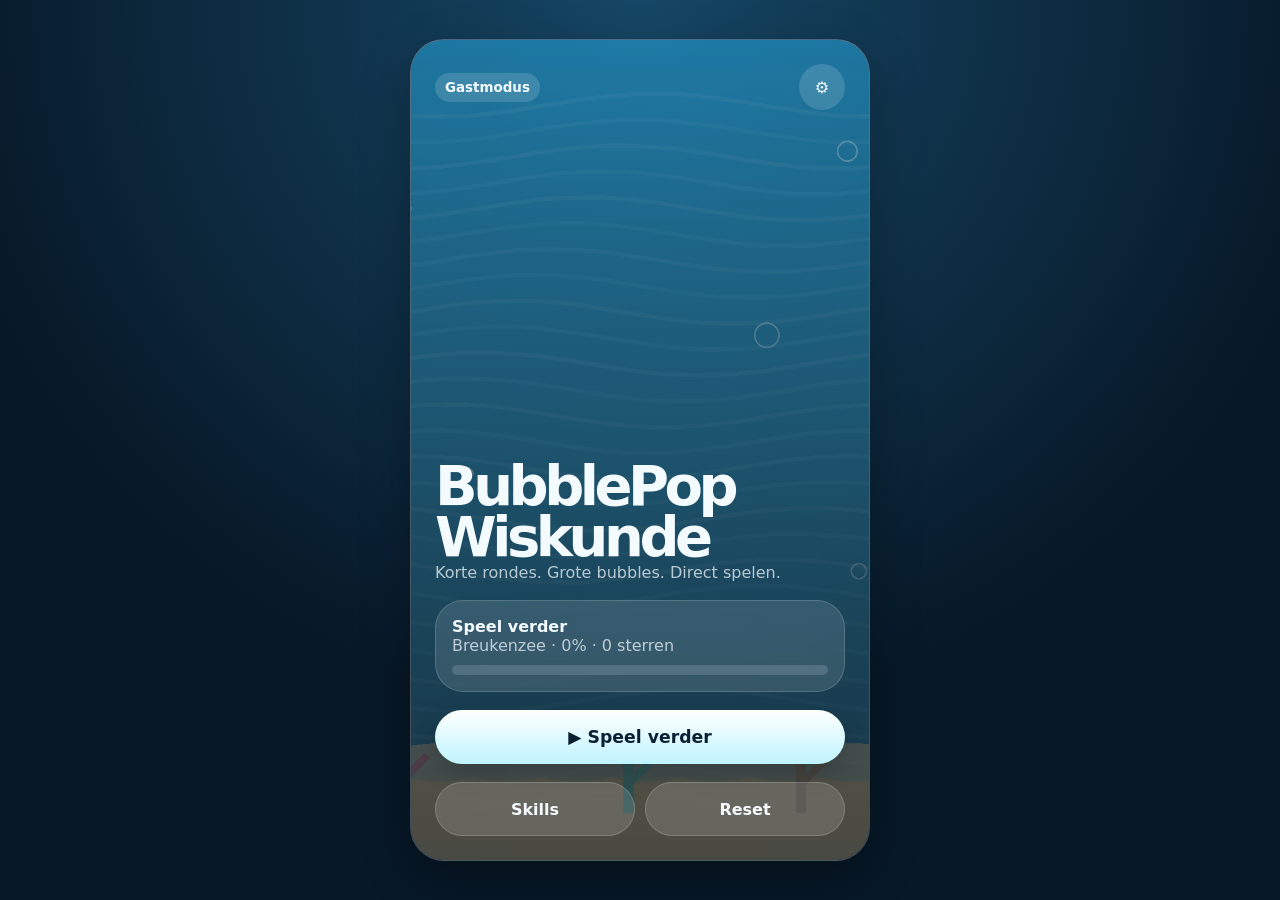
==== index.html @ 3f28315c "f" ====
<!doctype html>
<html lang="nl">
<head>
  <meta charset="utf-8" />
  <meta name="viewport" content="width=device-width, initial-scale=1, viewport-fit=cover" />
  <title>BubblePop Wiskunde 2</title>
  <link rel="stylesheet" href="styles/tokens.css" />
  <link rel="stylesheet" href="styles/layout.css" />
  <link rel="stylesheet" href="styles/components.css" />
  <link rel="stylesheet" href="styles/game.css" />
</head>
<body>
  <div id="app" class="app-shell" aria-live="polite"></div>

  <!-- No ES modules, no fetch: this keeps the prototype easy to open from file:// on Linux/Android. -->
  <script src="src/data/assets.js"></script>
  <script src="src/content/skills.js"></script>
  <script src="src/content/fractions.js"></script>

  <script src="src/core/store.js"></script>
  <script src="src/core/asset-manager.js"></script>
  <script src="src/core/progress.js"></script>
  <script src="src/core/router.js"></script>
  <script src="src/core/fraction-utils.js"></script>
  <script src="src/core/visual-fraction.js"></script>
  <script src="src/core/round-engine.js"></script>

  <script src="src/mechanics/tap-choice.js"></script>
  <script src="src/mechanics/choose-representation.js"></script>
  <script src="src/mechanics/fill-fraction.js"></script>
  <script src="src/mechanics/parts-count.js"></script>
  <script src="src/mechanics/equivalent-choice.js"></script>
  <script src="src/mechanics/merge-to-target.js"></script>
  <script src="src/mechanics/bubble-fusion.js"></script>
  <script src="src/mechanics/subtract-bubble.js"></script>
  <script src="src/mechanics/more-than-one.js"></script>
  <script src="src/mechanics/signed-fusion.js"></script>
  <script src="src/mechanics/quantity-fraction.js"></script>
  <script src="src/mechanics/multiply-bubble.js"></script>
  <script src="src/mechanics/divide-bubble.js"></script>
  <script src="src/mechanics/operator-mix.js"></script>
  <script src="src/mechanics/value-form-choice.js"></script>
  <script src="src/mechanics/transform-fraction.js"></script>
  <script src="src/mechanics/number-line-drag.js"></script>

  <script src="src/screens/home.js"></script>
  <script src="src/screens/skills.js"></script>
  <script src="src/screens/levels.js"></script>
  <script src="src/screens/game.js"></script>
  <script src="src/screens/result.js"></script>

  <script src="src/app.js"></script>
</body>
</html>
---- styles/tokens.css ----
:root {
  --font-main: system-ui, -apple-system, BlinkMacSystemFont, "Segoe UI", sans-serif;
  --bg: #071827;
  --panel: rgba(255, 255, 255, 0.12);
  --panel-strong: rgba(255, 255, 255, 0.18);
  --text: #f4fbff;
  --muted: rgba(244, 251, 255, 0.72);
  --accent: #7ee7ff;
  --accent-2: #ffe083;
  --good: #7effb2;
  --bad: #ff8c8c;
  --shadow: 0 18px 50px rgba(0, 0, 0, 0.28);
  --radius-xl: 28px;
  --radius-lg: 22px;
  --radius-md: 16px;
  --safe-bottom: env(safe-area-inset-bottom, 0px);
}
* { box-sizing: border-box; }
html, body { height: 100%; margin: 0; }
body {
  font-family: var(--font-main);
  background: radial-gradient(circle at top, #164766 0%, var(--bg) 65%);
  color: var(--text);
  overflow: hidden;
  -webkit-tap-highlight-color: transparent;
}
button, input { font: inherit; }
button { cursor: pointer; }
@media (prefers-reduced-motion: reduce) {
  * { animation-duration: 0.001ms !important; transition-duration: 0.001ms !important; }
}
---- styles/layout.css ----
.app-shell {
  min-height: 100dvh;
  width: 100%;
  display: grid;
  place-items: center;
  padding: 16px;
}
.screen {
  width: min(100%, 460px);
  min-height: min(820px, calc(100dvh - 32px));
  border-radius: 34px;
  overflow: hidden;
  position: relative;
  background: linear-gradient(180deg, rgba(255,255,255,0.14), rgba(255,255,255,0.07));
  box-shadow: var(--shadow);
  border: 1px solid rgba(255,255,255,0.18);
}
.screen-inner {
  min-height: inherit;
  padding: 24px;
  display: flex;
  flex-direction: column;
  gap: 18px;
  position: relative;
  z-index: 1;
}
.screen-bg {
  position: absolute;
  inset: 0;
  background-size: cover;
  background-position: center;
  opacity: 0.72;
  transform: scale(1.01);
}
.screen-bg::after {
  content: "";
  position: absolute;
  inset: 0;
  background: linear-gradient(180deg, rgba(4,20,35,0.12), rgba(4,20,35,0.58));
}
.top-row {
  display: flex;
  align-items: center;
  justify-content: space-between;
  gap: 12px;
}
.stack { display: flex; flex-direction: column; gap: 14px; }
.spacer { flex: 1; }


/* Long level paths must stay usable on small screens. */
.levels-screen {
  height: min(820px, calc(100dvh - 32px));
  min-height: 0;
}
.levels-screen .screen-inner {
  height: 100%;
  min-height: 0;
  overflow: hidden;
}
.levels-list {
  flex: 1;
  min-height: 0;
  overflow-y: auto;
  -webkit-overflow-scrolling: touch;
  overscroll-behavior: contain;
  padding-right: 6px;
  padding-bottom: 24px;
  margin-right: -6px;
  scroll-padding-bottom: 24px;
}
.levels-list::after {
  content: "";
  display: block;
  min-height: 8px;
}
---- styles/components.css ----
.app-title {
  font-size: clamp(2.35rem, 12vw, 3.5rem);
  line-height: 0.92;
  letter-spacing: -0.08em;
  margin: 0;
}
.subtitle { color: var(--muted); margin: 0; font-size: 1rem; }
.card {
  background: var(--panel);
  border: 1px solid rgba(255,255,255,0.16);
  border-radius: var(--radius-xl);
  padding: 16px;
  backdrop-filter: blur(14px);
}
.primary-button, .ghost-button, .icon-button {
  border: 0;
  border-radius: 999px;
  min-height: 54px;
  padding: 0 22px;
  color: #092033;
  background: linear-gradient(180deg, #ffffff, #bff4ff);
  box-shadow: 0 10px 24px rgba(0,0,0,0.18);
  font-weight: 800;
}
.primary-button { width: 100%; font-size: 1.08rem; }
.ghost-button {
  background: rgba(255,255,255,0.14);
  color: var(--text);
  border: 1px solid rgba(255,255,255,0.18);
  box-shadow: none;
}
.icon-button {
  min-width: 46px;
  min-height: 46px;
  padding: 0 14px;
  background: rgba(255,255,255,0.14);
  color: var(--text);
  box-shadow: none;
}
.skill-card, .level-card {
  width: 100%;
  border: 0;
  display: grid;
  grid-template-columns: 58px 1fr auto;
  gap: 14px;
  align-items: center;
  text-align: left;
  color: var(--text);
  background: var(--panel);
  border-radius: var(--radius-xl);
  padding: 14px;
  border: 1px solid rgba(255,255,255,0.15);
}
.skill-icon {
  width: 58px;
  height: 58px;
  border-radius: 18px;
  background: rgba(255,255,255,0.12);
  display: grid;
  place-items: center;
  overflow: hidden;
}
.skill-icon img { width: 100%; height: 100%; object-fit: cover; }
.skill-title, .level-title { font-weight: 900; font-size: 1.03rem; }
.skill-meta, .level-meta { color: var(--muted); font-size: 0.86rem; margin-top: 3px; }
.progress-track {
  display: block;
  height: 10px;
  width: 100%;
  background: rgba(255,255,255,0.14);
  border-radius: 999px;
  overflow: hidden;
  margin-top: 10px;
}
.progress-fill {
  display: block;
  height: 100%;
  background: linear-gradient(90deg, var(--accent), var(--accent-2));
  width: 0%;
}
.pill {
  display: inline-flex;
  align-items: center;
  gap: 6px;
  padding: 7px 10px;
  border-radius: 999px;
  background: rgba(255,255,255,0.14);
  color: var(--text);
  font-weight: 800;
  font-size: 0.84rem;
}
.result-number {
  font-size: 4rem;
  font-weight: 950;
  letter-spacing: -0.08em;
  line-height: 0.9;
}
---- styles/game.css ----
.game-hud {
  display: grid;
  grid-template-columns: auto 1fr auto;
  gap: 10px;
  align-items: center;
}
.question-card {
  background: rgba(4, 26, 46, 0.32);
  border: 1px solid rgba(255,255,255,0.2);
  border-radius: var(--radius-xl);
  padding: 18px;
  text-align: center;
}
.question-title {
  margin: 0;
  font-size: clamp(1.5rem, 7vw, 2.25rem);
  letter-spacing: -0.04em;
}
.bubble-grid {
  display: grid;
  grid-template-columns: repeat(2, minmax(0, 1fr));
  gap: 14px;
  margin-top: 18px;
}
.bubble-option {
  min-height: 142px;
  border: 0;
  background: transparent;
  position: relative;
  display: grid;
  place-items: center;
  color: var(--text);
  isolation: isolate;
}
.bubble-option img {
  position: absolute;
  width: min(132px, 100%);
  aspect-ratio: 1;
  object-fit: contain;
  filter: drop-shadow(0 14px 22px rgba(0,0,0,0.25));
  z-index: -1;
  transition: transform 160ms ease, filter 160ms ease;
}
.bubble-option:active img { transform: scale(0.94); }
.bubble-option.correct img { filter: drop-shadow(0 0 22px rgba(126,255,178,0.75)); }
.bubble-option.wrong img { filter: drop-shadow(0 0 22px rgba(255,140,140,0.72)); }
.fraction {
  font-weight: 950;
  line-height: 1;
  font-size: 1.72rem;
  color: #062236;
  text-shadow: 0 1px 0 rgba(255,255,255,0.5);
  display: inline-grid;
  grid-template-rows: auto 4px auto;
  align-items: center;
  gap: 5px;
  min-width: 46px;
}
.fraction-line {
  height: 4px;
  border-radius: 99px;
  background: #062236;
}
.feedback {
  min-height: 46px;
  display: grid;
  place-items: center;
  font-weight: 900;
  color: var(--muted);
}
.feedback.good { color: var(--good); }
.feedback.bad { color: var(--bad); }
.bottom-bar {
  padding-bottom: var(--safe-bottom);
  display: grid;
  grid-template-columns: 1fr 1fr;
  gap: 10px;
}

.merge-card {
  display: flex;
  flex-direction: column;
  gap: 14px;
}
.merge-title {
  display: inline-flex;
  justify-content: center;
  align-items: center;
  gap: 12px;
  flex-wrap: wrap;
}
.merge-title .fraction {
  font-size: 1.5rem;
  padding: 6px 12px;
  border-radius: 18px;
  background: rgba(255,255,255,0.76);
}
.merge-zone {
  min-height: 132px;
  border: 2px dashed rgba(255,255,255,0.45);
  border-radius: 28px;
  background: rgba(255,255,255,0.12);
  display: grid;
  grid-template-columns: 1fr auto 1fr;
  align-items: center;
  gap: 10px;
  padding: 12px;
  box-shadow: inset 0 10px 26px rgba(0,0,0,0.12);
}
.merge-slot {
  min-height: 90px;
  border-radius: 24px;
  background: rgba(255,255,255,0.18);
  border: 1px solid rgba(255,255,255,0.2);
  display: grid;
  place-items: center;
  font-weight: 950;
  font-size: 1.6rem;
  color: rgba(255,255,255,0.76);
}
.merge-slot .fraction {
  color: #062236;
  background: radial-gradient(circle at 35% 28%, rgba(255,255,255,0.95), rgba(126,231,255,0.68));
  border-radius: 999px;
  min-width: 78px;
  min-height: 78px;
  place-content: center;
  box-shadow: 0 12px 24px rgba(0,0,0,0.22);
}
.merge-plus {
  font-weight: 950;
  font-size: 2rem;
}
.merge-sum {
  min-height: 34px;
  display: flex;
  justify-content: center;
  align-items: center;
  gap: 8px;
  color: var(--muted);
  font-weight: 900;
}
.merge-sum .fraction {
  color: var(--text);
  font-size: 1.05rem;
  min-width: 34px;
}
.merge-sum .fraction-line {
  background: var(--text);
}
.piece-pool {
  display: grid;
  grid-template-columns: repeat(4, minmax(0, 1fr));
  gap: 10px;
}
.fraction-piece {
  min-height: 98px;
  border: 0;
  background: transparent;
  position: relative;
  display: grid;
  place-items: center;
  color: var(--text);
  isolation: isolate;
  touch-action: none;
  user-select: none;
}
.fraction-piece img {
  position: absolute;
  width: min(94px, 100%);
  aspect-ratio: 1;
  object-fit: contain;
  filter: drop-shadow(0 12px 20px rgba(0,0,0,0.24));
  z-index: -1;
  transition: transform 160ms ease, filter 160ms ease, opacity 160ms ease;
}
.fraction-piece .fraction {
  font-size: 1.22rem;
  min-width: 34px;
  gap: 3px;
  grid-template-rows: auto 3px auto;
}
.fraction-piece .fraction-line {
  height: 3px;
}
.fraction-piece:active img,
.fraction-piece.dragging img {
  transform: scale(1.06);
  filter: drop-shadow(0 0 24px rgba(126,231,255,0.66));
}
.fraction-piece.selected {
  opacity: 0.45;
}
.fraction-piece.selected img {
  transform: scale(0.86);
}
.bottom-bar.single {
  grid-template-columns: 1fr;
}
@media (max-width: 390px) {
  .piece-pool { gap: 6px; }
  .fraction-piece { min-height: 86px; }
  .fraction-piece img { width: min(82px, 100%); }
  .merge-zone { min-height: 116px; }
}

/* BubblePop2 v3 — centrale groeibubble, geen springende merge-slots */
.growth-card {
  min-height: clamp(438px, 64vh, 560px);
  justify-content: start;
  overflow: hidden;
}
.growth-stage {
  height: clamp(172px, 29vh, 236px);
  border: 2px dashed rgba(255,255,255,0.42);
  border-radius: 32px;
  background:
    radial-gradient(circle at 50% 38%, rgba(126,231,255,0.18), rgba(255,255,255,0.08) 44%, rgba(0,0,0,0.06));
  display: grid;
  place-items: center;
  padding: 10px;
  box-shadow: inset 0 12px 28px rgba(0,0,0,0.13);
  transition: border-color 150ms ease, background 150ms ease, transform 150ms ease;
}
.growth-stage.drag-over {
  border-color: rgba(126,231,255,0.9);
  background:
    radial-gradient(circle at 50% 38%, rgba(126,231,255,0.31), rgba(255,255,255,0.11) 48%, rgba(0,0,0,0.04));
}
.target-bubble {
  --bubble-scale: 0.82;
  width: clamp(124px, 34vw, 172px);
  aspect-ratio: 1;
  position: relative;
  display: grid;
  place-items: center;
  isolation: isolate;
  transform: scale(var(--bubble-scale));
  transition: transform 180ms ease, filter 180ms ease;
}
.target-bubble img {
  position: absolute;
  width: 100%;
  height: 100%;
  object-fit: contain;
  z-index: -1;
  opacity: 0.68;
  filter: drop-shadow(0 18px 30px rgba(0,0,0,0.28));
}
.target-bubble.has-value img {
  opacity: 1;
}
.target-bubble-label {
  min-width: 82px;
  min-height: 42px;
  display: grid;
  place-items: center;
  font-weight: 950;
  color: rgba(6, 34, 54, 0.88);
  text-shadow: 0 1px 0 rgba(255,255,255,0.46);
}
.target-bubble-label .fraction {
  font-size: 1.55rem;
}
.target-bubble.pulse-grow {
  animation: bp-grow-pulse 240ms ease;
}
.target-bubble.pulse-correct {
  animation: bp-correct-pulse 420ms ease;
  filter: drop-shadow(0 0 20px rgba(126,255,178,0.7));
}
.target-bubble.pulse-wrong {
  animation: bp-wrong-pulse 280ms ease;
  filter: drop-shadow(0 0 18px rgba(255,140,140,0.68));
}
.growth-pool {
  min-height: 106px;
  align-items: center;
}
.undo-button:disabled {
  opacity: 0.42;
  cursor: default;
}
@keyframes bp-grow-pulse {
  0% { transform: scale(var(--bubble-scale)); }
  50% { transform: scale(calc(var(--bubble-scale) + 0.08)); }
  100% { transform: scale(var(--bubble-scale)); }
}
@keyframes bp-correct-pulse {
  0% { transform: scale(var(--bubble-scale)); }
  45% { transform: scale(calc(var(--bubble-scale) + 0.16)); }
  100% { transform: scale(var(--bubble-scale)); }
}
@keyframes bp-wrong-pulse {
  0%, 100% { transform: translateX(0) scale(var(--bubble-scale)); }
  25% { transform: translateX(-5px) scale(var(--bubble-scale)); }
  50% { transform: translateX(5px) scale(var(--bubble-scale)); }
  75% { transform: translateX(-3px) scale(var(--bubble-scale)); }
}
@media (max-width: 390px) {
  .growth-card { min-height: 418px; gap: 10px; }
  .growth-stage { height: 158px; }
  .target-bubble { width: 116px; }
  .growth-pool { min-height: 92px; }
}

/* BubblePop2 v4 — mechanic testlab: representatie kiezen + bubble fusion */
.visual-choice-card,
.fusion-card {
  min-height: clamp(438px, 64vh, 560px);
  display: flex;
  flex-direction: column;
  gap: 14px;
  justify-content: start;
  overflow: hidden;
}
.fraction-visual {
  min-height: 142px;
  border-radius: 30px;
  background:
    radial-gradient(circle at 50% 20%, rgba(255,255,255,0.16), rgba(255,255,255,0.07)),
    rgba(255,255,255,0.1);
  border: 1px solid rgba(255,255,255,0.16);
  display: grid;
  place-items: center;
  padding: 14px;
  box-shadow: inset 0 12px 26px rgba(0,0,0,0.12);
}
.bar-pieces {
  width: min(260px, 92%);
  height: 74px;
  display: grid;
  gap: 4px;
  padding: 5px;
  border-radius: 22px;
  background: rgba(6,34,54,0.22);
  border: 1px solid rgba(255,255,255,0.22);
  overflow: hidden;
}
.visual-piece {
  display: block;
  min-width: 0;
  border-radius: 15px;
  background: rgba(255,255,255,0.32);
  box-shadow: inset 0 1px 0 rgba(255,255,255,0.25);
}
.visual-piece.filled {
  background: linear-gradient(180deg, rgba(255,255,255,0.98), rgba(126,231,255,0.72));
  box-shadow: 0 7px 18px rgba(126,231,255,0.19), inset 0 1px 0 rgba(255,255,255,0.74);
}
.circle-pieces {
  width: 132px;
  height: 132px;
  display: grid;
  gap: 5px;
  padding: 8px;
  border-radius: 999px;
  background: rgba(6,34,54,0.22);
  border: 1px solid rgba(255,255,255,0.22);
  overflow: hidden;
}
.circle-pieces-2 { grid-template-columns: repeat(2, 1fr); }
.circle-pieces-3 { grid-template-columns: repeat(3, 1fr); }
.circle-pieces-4 { grid-template-columns: repeat(2, 1fr); }
.circle-pieces-5 { grid-template-columns: repeat(5, 1fr); }
.circle-pieces-6 { grid-template-columns: repeat(3, 1fr); }
.circle-pieces-8 { grid-template-columns: repeat(4, 1fr); }
.circle-pieces-10 { grid-template-columns: repeat(5, 1fr); }
.circle-pieces .visual-piece {
  border-radius: 999px;
}
.visual-caption {
  color: var(--muted);
  font-weight: 900;
  margin-top: 10px;
}
.representation-grid {
  display: grid;
  grid-template-columns: repeat(2, minmax(0, 1fr));
  gap: 10px;
  margin-top: auto;
}
.representation-option {
  min-height: 74px;
  border-radius: 24px;
  border: 1px solid rgba(255,255,255,0.16);
  background: rgba(255,255,255,0.18);
  color: var(--text);
  display: grid;
  place-items: center;
  font-weight: 950;
  box-shadow: 0 10px 20px rgba(0,0,0,0.12);
}
.representation-option .fraction {
  color: var(--text);
  font-size: 1.42rem;
  text-shadow: none;
}
.representation-option .fraction-line {
  background: var(--text);
}
.representation-option.correct {
  outline: 3px solid rgba(126,255,178,0.74);
}
.representation-option.wrong {
  outline: 3px solid rgba(255,140,140,0.72);
}
.fusion-title {
  display: inline-flex;
  align-items: center;
  justify-content: center;
  gap: 12px;
  flex-wrap: wrap;
}
.fusion-title .fraction {
  font-size: 1.5rem;
  padding: 6px 12px;
  border-radius: 18px;
  background: rgba(255,255,255,0.76);
}
.fusion-arena {
  min-height: clamp(250px, 39vh, 340px);
  border-radius: 32px;
  border: 1px solid rgba(255,255,255,0.16);
  background:
    radial-gradient(circle at 45% 42%, rgba(126,231,255,0.17), rgba(255,255,255,0.07) 44%, rgba(0,0,0,0.05)),
    rgba(255,255,255,0.08);
  display: grid;
  grid-template-rows: 1fr auto;
  place-items: center;
  padding: 12px;
  box-shadow: inset 0 14px 30px rgba(0,0,0,0.12);
}
.fusion-pool {
  width: 100%;
  min-height: 230px;
  display: grid;
  grid-template-columns: repeat(2, minmax(0, 1fr));
  place-items: center;
  gap: 8px;
}

.fusion-slot {
  width: min(126px, 100%);
  min-height: 112px;
  display: grid;
  place-items: center;
}
.fusion-slot.empty {
  opacity: 0;
  pointer-events: none;
}

.fusion-piece {
  width: min(112px, 100%);
  min-height: 104px;
  border: 0;
  background: transparent;
  position: relative;
  display: grid;
  place-items: center;
  color: var(--text);
  isolation: isolate;
  touch-action: none;
  user-select: none;
}
.fusion-piece img {
  position: absolute;
  width: min(108px, 96%);
  aspect-ratio: 1;
  object-fit: contain;
  filter: drop-shadow(0 13px 23px rgba(0,0,0,0.26));
  z-index: -1;
  transition: transform 160ms ease, filter 160ms ease, opacity 160ms ease;
}
.fusion-piece .fraction {
  font-size: 1.32rem;
  min-width: 38px;
  gap: 3px;
  grid-template-rows: auto 3px auto;
}
.fusion-piece .fraction-line { height: 3px; }
.fusion-piece.dragging img {
  transform: scale(1.08);
  filter: drop-shadow(0 0 25px rgba(126,231,255,0.72));
}
.fusion-piece.armed img {
  filter: drop-shadow(0 0 24px rgba(126,255,178,0.72));
}
.fusion-piece.just-fused {
  animation: bp-fusion-pop 390ms ease;
}
.fusion-conversion-note {
  min-height: 34px;
  display: inline-flex;
  align-items: center;
  justify-content: center;
  gap: 8px;
  flex-wrap: wrap;
  padding: 5px 12px;
  border-radius: 999px;
  color: rgba(255,255,255,0.72);
  font-size: 0.78rem;
  font-weight: 900;
  opacity: 0;
  transform: translateY(4px);
  transition: opacity 160ms ease, transform 160ms ease;
}
.fusion-conversion-note.visible {
  opacity: 1;
  transform: translateY(0);
  background: rgba(255,255,255,0.12);
  box-shadow: inset 0 0 0 1px rgba(255,255,255,0.16);
}
.fusion-conversion-note .fraction {
  font-size: 0.88rem;
  padding: 3px 7px;
  border-radius: 12px;
  background: rgba(255,255,255,0.74);
  color: #071725;
}
.fusion-plus,
.fusion-arrow {
  color: rgba(255,255,255,0.84);
  font-weight: 950;
}
.fusion-instruction {
  min-height: 38px;
  color: var(--muted);
  font-weight: 850;
  margin: 0;
}
@keyframes bp-fusion-pop {
  0% { transform: scale(0.82); }
  55% { transform: scale(1.13); }
  100% { transform: scale(1); }
}
@media (max-width: 390px) {
  .visual-choice-card,
  .fusion-card { min-height: 418px; gap: 10px; }
  .fraction-visual { min-height: 126px; }
  .bar-pieces { height: 62px; }
  .circle-pieces { width: 112px; height: 112px; }
  .representation-option { min-height: 64px; }
  .fusion-arena { min-height: 230px; }
  .fusion-pool { min-height: 184px; }
  .fusion-conversion-note { min-height: 30px; font-size: 0.7rem; gap: 5px; padding: 4px 8px; }
  .fusion-conversion-note .fraction { font-size: 0.78rem; padding: 2px 6px; }
  .fusion-slot { min-height: 96px; }
  .fusion-piece { min-height: 92px; }
  .fusion-piece img { width: min(86px, 96%); }
}

/* BubblePop2 v5 — coherente vroege breukenleerlijn */
.coherent-card {
  min-height: clamp(438px, 64vh, 560px);
  display: flex;
  flex-direction: column;
  gap: 14px;
  justify-content: start;
  overflow: hidden;
}
.fraction-visual.large {
  min-height: 166px;
}
.visual-piece-wrap {
  display: grid;
  gap: 5px;
  padding: 7px;
  background: rgba(6,34,54,0.22);
  border: 1px solid rgba(255,255,255,0.22);
  box-shadow: inset 0 8px 18px rgba(0,0,0,0.14);
  overflow: hidden;
}
.visual-bar {
  width: min(270px, 94%);
  height: 76px;
  grid-template-columns: repeat(var(--parts), minmax(0, 1fr));
  border-radius: 24px;
}
.visual-circle {
  width: 136px;
  height: 136px;
  border-radius: 999px;
  grid-template-columns: repeat(var(--parts), minmax(0, 1fr));
}
.visual-circle .visual-piece {
  border-radius: 999px;
}
.visual-piece.filled,
.visual-piece.filled-by-player {
  background: linear-gradient(180deg, rgba(255,255,255,0.98), rgba(126,231,255,0.72));
  box-shadow: 0 7px 18px rgba(126,231,255,0.19), inset 0 1px 0 rgba(255,255,255,0.74);
}
.interactive-visual .visual-piece {
  cursor: pointer;
  transition: transform 120ms ease, background 120ms ease, box-shadow 120ms ease;
}
.interactive-visual .visual-piece:active {
  transform: scale(0.94);
}
.fill-title {
  display: inline-flex;
  justify-content: center;
  align-items: center;
  gap: 12px;
  flex-wrap: wrap;
}
.fill-title .fraction {
  font-size: 1.5rem;
  padding: 6px 12px;
  border-radius: 18px;
  background: rgba(255,255,255,0.76);
}
.fill-stage {
  min-height: 184px;
  display: grid;
  place-items: center;
  border-radius: 32px;
  background: rgba(255,255,255,0.08);
  border: 1px solid rgba(255,255,255,0.16);
  box-shadow: inset 0 12px 26px rgba(0,0,0,0.12);
}
.fill-stage.pulse-correct {
  animation: bp-fill-correct 420ms ease;
}
.fill-stage.pulse-wrong {
  animation: bp-fill-wrong 280ms ease;
}
.mechanic-note {
  min-height: 24px;
  margin: 0;
  color: var(--muted);
  font-weight: 850;
}
.compact-check {
  min-height: 54px;
  margin-top: auto;
}
.number-choice-grid {
  display: grid;
  grid-template-columns: repeat(4, minmax(0, 1fr));
  gap: 10px;
  margin-top: auto;
}
.number-option {
  min-height: 74px;
  border-radius: 24px;
  border: 1px solid rgba(255,255,255,0.16);
  background: rgba(255,255,255,0.18);
  color: var(--text);
  font-size: 1.9rem;
  font-weight: 950;
  box-shadow: 0 10px 20px rgba(0,0,0,0.12);
}
.number-option.correct,
.equivalent-option.correct {
  outline: 3px solid rgba(126,255,178,0.74);
}
.number-option.wrong,
.equivalent-option.wrong {
  outline: 3px solid rgba(255,140,140,0.72);
}
.equivalent-card .question-title {
  font-size: clamp(1.25rem, 5.7vw, 1.8rem);
}
.equivalent-target {
  min-height: 128px;
  border-radius: 28px;
  background: rgba(255,255,255,0.09);
  border: 1px solid rgba(255,255,255,0.15);
  display: grid;
  place-items: center;
  gap: 6px;
  padding: 10px;
}
.mini-label {
  color: var(--muted);
  font-size: 0.78rem;
  font-weight: 900;
  text-transform: uppercase;
  letter-spacing: 0.08em;
}
.equivalent-grid {
  display: grid;
  grid-template-columns: repeat(2, minmax(0, 1fr));
  gap: 10px;
  margin-top: auto;
}
.equivalent-option {
  min-height: 132px;
  border-radius: 26px;
  border: 1px solid rgba(255,255,255,0.16);
  background: rgba(255,255,255,0.14);
  display: grid;
  place-items: center;
  padding: 8px;
  color: var(--text);
}
.equivalent-option .fraction-visual {
  min-height: 106px;
  padding: 6px;
  background: transparent;
  border: 0;
  box-shadow: none;
}
.equivalent-option .visual-bar { height: 44px; width: min(145px, 100%); border-radius: 16px; gap: 3px; padding: 4px; }
.equivalent-option .visual-circle { width: 76px; height: 76px; gap: 3px; padding: 5px; }
.equivalent-target .visual-bar { height: 54px; width: min(190px, 94%); }
.equivalent-target .visual-circle { width: 92px; height: 92px; }
.equivalent-card .visual-caption .fraction,
.equivalent-target .visual-caption .fraction {
  color: var(--text);
  font-size: 1rem;
  text-shadow: none;
  grid-template-rows: auto 2px auto;
  gap: 2px;
}
.equivalent-card .visual-caption .fraction-line,
.equivalent-target .visual-caption .fraction-line {
  background: var(--text);
  height: 2px;
}
@keyframes bp-fill-correct {
  0% { transform: scale(1); }
  45% { transform: scale(1.025); box-shadow: 0 0 28px rgba(126,255,178,0.32), inset 0 12px 26px rgba(0,0,0,0.12); }
  100% { transform: scale(1); }
}
@keyframes bp-fill-wrong {
  0%, 100% { transform: translateX(0); }
  25% { transform: translateX(-5px); }
  50% { transform: translateX(5px); }
  75% { transform: translateX(-3px); }
}
@media (max-width: 390px) {
  .coherent-card { min-height: 418px; gap: 10px; }
  .fraction-visual.large { min-height: 138px; }
  .visual-bar { height: 62px; }
  .visual-circle { width: 112px; height: 112px; }
  .fill-stage { min-height: 152px; }
  .number-option { min-height: 62px; font-size: 1.55rem; }
  .equivalent-option { min-height: 112px; }
  .equivalent-target { min-height: 112px; }
}
.visual-circle { grid-template-columns: repeat(var(--cols), minmax(0, 1fr)); }

/* BubblePop2 v5.2 hotfix — Maak de breuk: grote, echte knoppen i.p.v. kleine spans */
.fill-stage {
  min-height: 190px;
  padding: 14px;
}
.fill-grid {
  width: 280px;
  max-width: 94%;
  min-height: 92px;
  display: grid;
  grid-template-columns: repeat(var(--cols), minmax(0, 1fr));
  gap: 7px;
  padding: 9px;
  border-radius: 28px;
  background: rgba(6,34,54,0.28);
  border: 1px solid rgba(255,255,255,0.24);
  box-shadow: inset 0 10px 24px rgba(0,0,0,0.16);
  overflow: hidden;
}
.fill-kind-circle {
  width: 156px;
  max-width: 72vw;
  min-height: 156px;
  border-radius: 999px;
  place-content: center;
}
.fill-kind-bar {
  height: 92px;
}
.fill-cell {
  appearance: none;
  -webkit-appearance: none;
  border: 1px solid rgba(255,255,255,0.28);
  border-radius: 17px;
  background: rgba(255,255,255,0.28);
  box-shadow: inset 0 1px 0 rgba(255,255,255,0.28), 0 7px 16px rgba(0,0,0,0.12);
  min-width: 34px;
  min-height: 64px;
  cursor: pointer;
  touch-action: manipulation;
  user-select: none;
  -webkit-user-select: none;
  transition: transform 100ms ease, background 120ms ease, box-shadow 120ms ease;
}
.fill-kind-circle .fill-cell {
  min-width: 0;
  min-height: 0;
  aspect-ratio: 1;
  border-radius: 999px;
}
.fill-cell:active {
  transform: scale(0.94);
}
.fill-cell.filled-by-player {
  background: linear-gradient(180deg, rgba(255,255,255,0.98), rgba(126,231,255,0.75));
  box-shadow: 0 9px 20px rgba(126,231,255,0.24), inset 0 1px 0 rgba(255,255,255,0.74);
}
.fill-cell:focus-visible {
  outline: 3px solid rgba(126,231,255,0.78);
  outline-offset: 2px;
}
/* Fallback voor browsers/WebViews die CSS min() minder betrouwbaar verwerken */
.visual-bar,
.bar-pieces {
  width: 270px;
  max-width: 94%;
}
.equivalent-option .visual-bar {
  width: 145px;
  max-width: 100%;
}
.equivalent-target .visual-bar {
  width: 190px;
  max-width: 94%;
}
@media (max-width: 390px) {
  .fill-stage { min-height: 170px; padding: 12px; }
  .fill-grid { width: 250px; min-height: 82px; gap: 6px; padding: 8px; }
  .fill-kind-circle { width: 136px; min-height: 136px; }
  .fill-kind-bar { height: 82px; }
  .fill-cell { min-height: 56px; border-radius: 15px; }
}

/* BubblePop2 v6 — terug meer BubblePop-feel: popbare antwoordbubbles en auto-feedback */
.bubblepop-card {
  position: relative;
}
.bubble-visual-wrap {
  display: grid;
  place-items: center;
}
.choice-bubble-grid,
.number-bubble-grid,
.equivalent-bubble-grid {
  align-items: center;
}
.choice-bubble {
  position: relative;
  overflow: hidden;
  isolation: isolate;
  border: 1px solid rgba(255,255,255,0.34);
  background:
    radial-gradient(circle at 32% 24%, rgba(255,255,255,0.98), rgba(184,245,255,0.74) 32%, rgba(75,184,223,0.48) 66%, rgba(31,109,154,0.34)),
    rgba(255,255,255,0.14);
  box-shadow:
    0 15px 26px rgba(0,0,0,0.18),
    inset 0 2px 4px rgba(255,255,255,0.55),
    inset 0 -11px 18px rgba(6,34,54,0.13);
  transition: transform 120ms ease, filter 140ms ease, opacity 140ms ease;
  touch-action: manipulation;
}
.choice-bubble::after {
  content: "";
  position: absolute;
  inset: 10px 14px auto auto;
  width: 22px;
  height: 22px;
  border-radius: 999px;
  background: rgba(255,255,255,0.58);
  filter: blur(0.2px);
  z-index: -1;
}
.choice-bubble-shine {
  position: absolute;
  inset: 10px auto auto 16px;
  width: 34px;
  height: 22px;
  border-radius: 999px;
  background: rgba(255,255,255,0.35);
  transform: rotate(-18deg);
  z-index: -1;
}
.choice-bubble-content {
  position: relative;
  z-index: 1;
  display: grid;
  place-items: center;
}
.choice-bubble:active {
  transform: scale(0.94);
}
.choice-bubble.popping {
  animation: bp-choice-pop 160ms ease;
}
.choice-bubble.correct,
.choice-bubble.popped {
  outline: 3px solid rgba(126,255,178,0.78);
  filter: drop-shadow(0 0 20px rgba(126,255,178,0.46));
}
.choice-bubble.wrong {
  outline: 3px solid rgba(255,140,140,0.72);
  animation: bp-choice-wobble 250ms ease;
}
.choice-bubble:disabled {
  cursor: default;
}
.choice-bubble .fraction {
  color: #062236;
  text-shadow: 0 1px 0 rgba(255,255,255,0.5);
}
.choice-bubble .fraction-line {
  background: #062236;
}
.number-bubble {
  border-radius: 999px;
  aspect-ratio: 1;
  min-height: 76px;
  font-size: 2rem;
  padding: 0;
}
.number-bubble .choice-bubble-content {
  font-size: inherit;
  font-weight: 950;
  color: #062236;
  text-shadow: 0 1px 0 rgba(255,255,255,0.46);
}
.visual-choice-bubble {
  border-radius: 34px;
  padding: 10px;
}
.visual-choice-bubble .fraction-visual {
  background: transparent;
}
.bubble-target-card {
  background:
    radial-gradient(circle at 50% 20%, rgba(255,255,255,0.18), rgba(255,255,255,0.07)),
    rgba(255,255,255,0.1);
}
.bubble-action-stage {
  transition: transform 150ms ease, filter 180ms ease;
}
.bubble-pop-success {
  filter: drop-shadow(0 0 24px rgba(126,255,178,0.28));
}
.bubble-fill-grid {
  background:
    radial-gradient(circle at 50% 20%, rgba(255,255,255,0.18), rgba(255,255,255,0.05)),
    rgba(6,34,54,0.24);
}
.bubble-fill-cell {
  position: relative;
  overflow: hidden;
  background:
    radial-gradient(circle at 32% 24%, rgba(255,255,255,0.48), rgba(255,255,255,0.2) 48%, rgba(63,151,189,0.22)),
    rgba(255,255,255,0.25);
}
.bubble-fill-cell.filled-by-player {
  background:
    radial-gradient(circle at 30% 22%, rgba(255,255,255,1), rgba(184,245,255,0.86) 34%, rgba(126,231,255,0.75) 72%),
    rgba(255,255,255,0.56);
  box-shadow: 0 0 22px rgba(126,231,255,0.34), inset 0 1px 0 rgba(255,255,255,0.74);
}
.bubble-fill-cell.just-filled {
  animation: bp-small-pop 170ms ease;
}
.compact-check {
  display: none;
}
@keyframes bp-choice-pop {
  0% { transform: scale(1); }
  52% { transform: scale(1.12); }
  100% { transform: scale(0.96); }
}
@keyframes bp-choice-wobble {
  0%, 100% { transform: translateX(0); }
  25% { transform: translateX(-5px); }
  50% { transform: translateX(5px); }
  75% { transform: translateX(-3px); }
}
@keyframes bp-small-pop {
  0% { transform: scale(0.86); }
  60% { transform: scale(1.08); }
  100% { transform: scale(1); }
}
@media (max-width: 390px) {
  .number-bubble { min-height: 66px; font-size: 1.68rem; }
  .choice-bubble::after { width: 18px; height: 18px; }
  .choice-bubble-shine { width: 28px; height: 18px; }
}

/* BubblePop2 v7 — breukenlijn: breuken als echte plaatsen tussen 0 en 1 */
.number-line-card {
  min-height: clamp(430px, 62vh, 560px);
  overflow: hidden;
}
.line-title .fraction {
  font-size: 1.42rem;
  padding: 6px 12px;
  border-radius: 18px;
  background: rgba(255,255,255,0.78);
}
.number-line-stage {
  position: relative;
  min-height: clamp(250px, 38vh, 332px);
  margin-top: 12px;
  border-radius: 34px;
  background:
    radial-gradient(circle at 50% 30%, rgba(126,231,255,0.22), rgba(255,255,255,0.09) 42%, rgba(0,0,0,0.05));
  border: 1px solid rgba(255,255,255,0.2);
  display: grid;
  align-content: end;
  padding: 24px 22px 42px;
  box-shadow: inset 0 12px 30px rgba(0,0,0,0.12);
}
.number-line-track {
  position: relative;
  height: 18px;
  border-radius: 999px;
  background: linear-gradient(90deg, rgba(255,255,255,0.78), rgba(126,231,255,0.82));
  box-shadow: 0 12px 22px rgba(0,0,0,0.2), inset 0 0 0 2px rgba(255,255,255,0.36);
  cursor: pointer;
  touch-action: none;
}
.line-tick {
  position: absolute;
  left: 0;
  top: 50%;
  width: 3px;
  height: 30px;
  border-radius: 99px;
  background: rgba(6,34,54,0.62);
  transform: translate(-50%, -50%);
  pointer-events: none;
}
.line-tick.major {
  height: 42px;
  width: 4px;
  background: rgba(6,34,54,0.82);
}
.line-drop-marker {
  position: absolute;
  left: 50%;
  top: 50%;
  width: 26px;
  height: 26px;
  border-radius: 999px;
  background: rgba(255,255,255,0.96);
  border: 4px solid rgba(15,102,130,0.85);
  box-shadow: 0 0 0 8px rgba(126,231,255,0.16), 0 10px 20px rgba(0,0,0,0.2);
  transform: translate(-50%, -50%);
  pointer-events: none;
}
.line-fraction-bubble {
  position: absolute;
  left: 50%;
  top: clamp(34px, 8vh, 58px);
  width: clamp(92px, 26vw, 124px);
  min-height: clamp(92px, 26vw, 124px);
  transform: translateX(-50%);
  z-index: 4;
  touch-action: none;
  cursor: grab;
}
.line-fraction-bubble.dragging-line-bubble {
  cursor: grabbing;
  transform: translateX(-50%) scale(1.05);
}
.line-fraction-bubble .fraction {
  font-size: clamp(1.35rem, 5vw, 1.78rem);
}
.number-line-labels {
  display: flex;
  justify-content: space-between;
  margin-top: 18px;
  font-weight: 950;
  color: rgba(255,255,255,0.9);
  text-shadow: 0 2px 8px rgba(0,0,0,0.26);
}
.number-line-stage.line-success .line-drop-marker {
  animation: line-marker-pop 260ms ease;
  border-color: rgba(57,214,129,0.95);
  box-shadow: 0 0 0 12px rgba(57,214,129,0.18), 0 10px 22px rgba(0,0,0,0.18);
}
.number-line-stage.line-wrong {
  animation: line-stage-wobble 260ms ease;
}
@keyframes line-marker-pop {
  0% { transform: translate(-50%, -50%) scale(1); }
  55% { transform: translate(-50%, -50%) scale(1.34); }
  100% { transform: translate(-50%, -50%) scale(1); }
}
@keyframes line-stage-wobble {
  0%, 100% { transform: translateX(0); }
  25% { transform: translateX(-5px); }
  50% { transform: translateX(5px); }
  75% { transform: translateX(-3px); }
}
@media (max-width: 390px) {
  .number-line-stage { padding-inline: 16px; min-height: 238px; }
  .line-fraction-bubble { width: 88px; min-height: 88px; }
  .line-tick { height: 26px; }
  .line-tick.major { height: 36px; }
}

/* BubblePop2 v8.1 — bubbles verspreid boven de as, daarna letterlijk op de as */
.drag-line-card {
  min-height: clamp(430px, 64vh, 575px);
}
.drag-line-stage {
  display: block;
  position: relative;
  min-height: clamp(300px, 43vh, 380px);
  padding: 18px 18px 62px;
  overflow: hidden;
}
.drag-line-bank {
  position: absolute;
  z-index: 5;
  left: clamp(16px, 5vw, 34px);
  right: clamp(16px, 5vw, 34px);
  top: clamp(18px, 4.5vh, 34px);
  min-height: 104px;
  display: flex;
  justify-content: space-around;
  align-items: center;
  gap: clamp(7px, 2.4vw, 14px);
  padding: 2px 2px 12px;
  touch-action: none;
  pointer-events: none;
}
.drag-line-bank .line-drag-bubble {
  pointer-events: auto;
}
.drag-line-track {
  position: absolute;
  left: clamp(20px, 7vw, 42px);
  right: clamp(20px, 7vw, 42px);
  bottom: 84px;
}
.drag-line-stage .number-line-labels {
  position: absolute;
  left: clamp(20px, 7vw, 42px);
  right: clamp(20px, 7vw, 42px);
  bottom: 36px;
  margin-top: 0;
}
.line-drag-bubble {
  width: clamp(74px, 19vw, 94px);
  min-height: clamp(74px, 19vw, 94px);
  flex: 0 0 auto;
  z-index: 5;
  cursor: grab;
  touch-action: none;
  user-select: none;
  will-change: transform, left, top;
}
.multi-line-stage .line-drag-bubble {
  width: clamp(62px, 16vw, 76px);
  min-height: clamp(62px, 16vw, 76px);
}
.line-drag-bubble.dragging-line-bubble {
  cursor: grabbing;
  box-shadow: 0 22px 44px rgba(0,0,0,0.25);
}
.line-drag-bubble.correct,
.line-drag-bubble.popped {
  outline: 3px solid rgba(126,255,178,0.78);
  box-shadow: 0 0 0 8px rgba(126,255,178,0.14), 0 14px 24px rgba(0,0,0,0.2);
}
.line-drag-bubble.wrong {
  outline: 3px solid rgba(255,140,140,0.72);
  animation: line-bubble-wrong 260ms ease;
}
.line-drag-bubble:disabled {
  opacity: 1;
}
.line-drag-bubble .fraction {
  font-size: clamp(1.12rem, 4.2vw, 1.46rem);
}
.multi-line-stage .line-drag-bubble .fraction {
  font-size: clamp(0.98rem, 3.8vw, 1.22rem);
}
@keyframes line-bubble-wrong {
  0%, 100% { transform: translate(-50%, -50%) scale(1.02); }
  25% { transform: translate(calc(-50% - 5px), -50%) scale(1.02); }
  50% { transform: translate(calc(-50% + 5px), -50%) scale(1.02); }
  75% { transform: translate(calc(-50% - 3px), -50%) scale(1.02); }
}
@media (max-width: 390px) {
  .drag-line-stage { min-height: 300px; padding-inline: 12px; }
  .drag-line-bank { top: 18px; min-height: 98px; gap: 5px; }
  .line-drag-bubble { width: 70px; min-height: 70px; }
  .multi-line-stage .line-drag-bubble { width: 58px; min-height: 58px; }
  .line-drag-bubble .fraction { font-size: 1.02rem; }
  .multi-line-stage .line-drag-bubble .fraction { font-size: 0.92rem; }
}


/* BubblePop2 v10 — optellen met gelijke noemers */
.add-card .fusion-title {
  margin-bottom: 0;
}
.add-operation {
  min-height: 54px;
  display: inline-flex;
  align-items: center;
  justify-content: center;
  gap: 12px;
  align-self: center;
  padding: 8px 14px;
  border-radius: 22px;
  background: rgba(255,255,255,0.16);
  border: 1px solid rgba(255,255,255,0.18);
  font-weight: 950;
}
.add-operation .fraction {
  color: var(--text);
  font-size: 1.16rem;
  min-width: 34px;
  text-shadow: none;
}
.add-operation .fraction-line {
  background: var(--text);
  height: 3px;
}
.add-sign {
  color: var(--text);
  font-size: 1.35rem;
  font-weight: 950;
  opacity: 0.9;
}
.add-question {
  color: var(--text);
  font-size: 1.55rem;
  font-weight: 950;
  line-height: 1;
}
@media (max-width: 390px) {
  .add-operation { gap: 8px; padding: 7px 10px; }
  .add-operation .fraction { font-size: 1rem; }
  .add-sign { font-size: 1.12rem; }
}

/* BubblePop2 v11 — aftrekken met wegneembubbles */
.subtract-card {
  min-height: clamp(438px, 64vh, 560px);
  display: flex;
  flex-direction: column;
  gap: 14px;
  justify-content: start;
  overflow: hidden;
}
.subtract-arena {
  min-height: clamp(270px, 42vh, 350px);
  border-radius: 32px;
  border: 1px solid rgba(255,255,255,0.16);
  background:
    radial-gradient(circle at 50% 30%, rgba(126,231,255,0.17), rgba(255,255,255,0.07) 45%, rgba(0,0,0,0.05)),
    rgba(255,255,255,0.08);
  display: grid;
  grid-template-rows: minmax(120px, auto) minmax(128px, auto);
  gap: 8px;
  align-items: center;
  padding: 12px;
  box-shadow: inset 0 14px 30px rgba(0,0,0,0.12);
}
.subtract-main-zone {
  min-height: 128px;
  display: grid;
  place-items: center;
  border-radius: 30px;
  border: 2px dashed rgba(255,255,255,0.28);
  background: rgba(255,255,255,0.08);
}
.subtract-main-bubble {
  width: min(128px, 36vw);
  min-height: min(128px, 36vw);
  border: 0;
  background: transparent;
  position: relative;
  display: grid;
  place-items: center;
  isolation: isolate;
}
.subtract-main-bubble img {
  position: absolute;
  width: 100%;
  aspect-ratio: 1;
  object-fit: contain;
  filter: drop-shadow(0 16px 26px rgba(0,0,0,0.28));
  z-index: -1;
}
.subtract-main-bubble .fraction {
  font-size: 1.52rem;
}
.subtract-main-bubble.just-subtracted {
  animation: bp-subtract-pop 390ms ease;
}
.subtract-remover-pool {
  width: 100%;
  min-height: 124px;
  display: grid;
  grid-template-columns: repeat(3, minmax(0, 1fr));
  place-items: center;
  gap: 8px;
}
.subtract-slot {
  width: min(112px, 100%);
  min-height: 102px;
}
.subtract-piece img {
  filter: drop-shadow(0 13px 23px rgba(0,0,0,0.26)) hue-rotate(105deg) saturate(0.75) brightness(0.92);
  opacity: 0.9;
}
.subtract-piece .fraction {
  color: #081626;
}
.minus-badge {
  position: absolute;
  top: 9px;
  right: 16px;
  width: 26px;
  height: 26px;
  border-radius: 999px;
  display: grid;
  place-items: center;
  background: rgba(6,34,54,0.72);
  color: white;
  font-size: 1.25rem;
  font-weight: 950;
  line-height: 1;
  box-shadow: 0 6px 12px rgba(0,0,0,0.22);
}
@keyframes bp-subtract-pop {
  0% { transform: scale(1); }
  42% { transform: scale(0.92); filter: drop-shadow(0 0 26px rgba(255,255,255,0.38)); }
  100% { transform: scale(1); }
}
@media (max-width: 390px) {
  .subtract-card { min-height: 418px; gap: 10px; }
  .subtract-arena { min-height: 260px; grid-template-rows: 112px 118px; }
  .subtract-main-zone { min-height: 112px; }
  .subtract-main-bubble { width: 104px; min-height: 104px; }
  .subtract-main-bubble .fraction { font-size: 1.28rem; }
  .subtract-remover-pool { min-height: 110px; }
  .subtract-slot { min-height: 94px; }
  .minus-badge { top: 8px; right: 13px; width: 23px; height: 23px; font-size: 1.08rem; }
}

/* BubblePop2 v12 — Level 9: dezelfde stukjes maken door te splitten */
.transform-card {
  min-height: clamp(438px, 64vh, 560px);
  display: flex;
  flex-direction: column;
  gap: 14px;
  justify-content: start;
  overflow: hidden;
}
.transform-arena {
  min-height: clamp(270px, 42vh, 350px);
  border-radius: 32px;
  border: 1px solid rgba(255,255,255,0.16);
  background:
    radial-gradient(circle at 50% 30%, rgba(126,231,255,0.17), rgba(255,255,255,0.07) 45%, rgba(0,0,0,0.05)),
    rgba(255,255,255,0.08);
  display: grid;
  grid-template-rows: minmax(128px, auto) minmax(124px, auto);
  gap: 8px;
  align-items: center;
  padding: 12px;
  box-shadow: inset 0 14px 30px rgba(0,0,0,0.12);
}
.transform-main-zone {
  min-height: 132px;
  display: grid;
  place-items: center;
  border-radius: 30px;
  border: 2px dashed rgba(255,255,255,0.28);
  background: rgba(255,255,255,0.08);
}
.transform-current-wrap {
  display: grid;
  place-items: center;
}
.transform-current-bubble {
  width: min(128px, 36vw);
  min-height: min(128px, 36vw);
  border: 0;
  background: transparent;
  position: relative;
  display: grid;
  place-items: center;
  isolation: isolate;
}
.transform-current-bubble img {
  position: absolute;
  width: 100%;
  aspect-ratio: 1;
  object-fit: contain;
  filter: drop-shadow(0 16px 26px rgba(0,0,0,0.28));
  z-index: -1;
}
.transform-current-bubble .fraction {
  font-size: 1.52rem;
}
.transform-current-bubble.just-transformed {
  animation: bp-transform-pop 390ms ease;
}
.transform-operator-pool {
  width: 100%;
  min-height: 124px;
  display: grid;
  grid-template-columns: repeat(3, minmax(0, 1fr));
  place-items: center;
  gap: 8px;
}
.transform-slot {
  width: min(112px, 100%);
  min-height: 102px;
}
.transform-operator img {
  filter: drop-shadow(0 13px 23px rgba(0,0,0,0.26)) hue-rotate(44deg) saturate(0.95) brightness(1.03);
  opacity: 0.93;
}
.transform-operator .operator-label {
  color: #081626;
  font-size: 0.82rem;
  font-weight: 950;
  text-transform: uppercase;
  letter-spacing: 0.03em;
  transform: translateY(15px);
}
.split-badge {
  position: absolute;
  top: 18px;
  left: 50%;
  transform: translateX(-50%);
  min-width: 42px;
  min-height: 30px;
  padding: 3px 8px;
  border-radius: 999px;
  display: grid;
  place-items: center;
  background: rgba(255,255,255,0.72);
  color: #081626;
  font-size: 1.1rem;
  font-weight: 950;
  line-height: 1;
  box-shadow: 0 7px 14px rgba(0,0,0,0.16);
}
@keyframes bp-transform-pop {
  0% { transform: scale(1); }
  42% { transform: scale(1.08); filter: drop-shadow(0 0 26px rgba(126,255,178,0.34)); }
  100% { transform: scale(1); }
}
@media (max-width: 390px) {
  .transform-card { min-height: 418px; gap: 10px; }
  .transform-arena { min-height: 260px; grid-template-rows: 112px 118px; }
  .transform-main-zone { min-height: 112px; }
  .transform-current-bubble { width: 104px; min-height: 104px; }
  .transform-current-bubble .fraction { font-size: 1.28rem; }
  .transform-operator-pool { min-height: 110px; }
  .transform-slot { min-height: 94px; }
  .split-badge { top: 16px; min-width: 38px; min-height: 28px; font-size: 1rem; }
  .transform-operator .operator-label { font-size: 0.74rem; }
}

/* BubblePop2 v15 — Level 11: Meer dan één */
.more-card {
  min-height: clamp(438px, 64vh, 560px);
  justify-content: start;
  overflow: hidden;
}
.more-arena {
  min-height: clamp(286px, 42vh, 374px);
  display: grid;
  grid-template-rows: minmax(132px, 1fr) minmax(118px, auto);
  gap: 14px;
  align-items: stretch;
}
.more-build-zone {
  min-height: 138px;
  border: 2px dashed rgba(255,255,255,0.42);
  border-radius: 30px;
  background:
    radial-gradient(circle at 48% 34%, rgba(126,231,255,0.19), rgba(255,255,255,0.08) 48%, rgba(0,0,0,0.05));
  display: flex;
  align-items: center;
  justify-content: center;
  gap: 10px;
  padding: 12px;
  box-shadow: inset 0 12px 28px rgba(0,0,0,0.12);
}
.more-build-empty {
  color: rgba(255,255,255,0.78);
  font-weight: 850;
  letter-spacing: 0.01em;
}
.more-built-bubble {
  width: clamp(78px, 20vw, 112px);
  min-height: clamp(78px, 20vw, 112px);
  position: relative;
  display: grid;
  place-items: center;
  isolation: isolate;
  flex: 0 0 auto;
}
.more-built-bubble img {
  position: absolute;
  inset: 0;
  width: 100%;
  height: 100%;
  object-fit: contain;
  z-index: -1;
  filter: drop-shadow(0 14px 22px rgba(0,0,0,0.24));
}
.more-built-bubble.rest img {
  opacity: 0.92;
}
.more-built-bubble .fraction {
  font-size: 1.26rem;
  font-weight: 950;
  color: rgba(7, 35, 58, 0.92);
  text-shadow: 0 1px 0 rgba(255,255,255,0.48);
}
.more-built-bubble .fraction-line { height: 3px; }
.more-bubble-caption {
  position: absolute;
  bottom: 4px;
  padding: 2px 8px;
  border-radius: 999px;
  background: rgba(255,255,255,0.62);
  color: rgba(7, 35, 58, 0.82);
  font-size: 0.68rem;
  font-weight: 950;
}
.more-built-bubble.just-built {
  animation: bp-more-pop 390ms ease;
}
.more-piece-pool {
  min-height: 116px;
  display: grid;
  grid-template-columns: repeat(4, minmax(0, 1fr));
  gap: 9px;
  align-items: stretch;
}
.more-piece-slot {
  min-height: 104px;
  display: grid;
  place-items: center;
}
.more-piece-slot.empty {
  border-radius: 22px;
  background: rgba(255,255,255,0.05);
}
.more-piece {
  width: 100%;
  min-height: 100px;
  border: 0;
  background: transparent;
  position: relative;
  display: grid;
  place-items: center;
  cursor: pointer;
  touch-action: none;
  user-select: none;
  isolation: isolate;
}
.more-piece img {
  position: absolute;
  width: min(88px, 94%);
  aspect-ratio: 1;
  object-fit: contain;
  z-index: -1;
  filter: drop-shadow(0 12px 18px rgba(0,0,0,0.23));
}
.more-piece .fraction {
  font-size: 1.08rem;
  font-weight: 950;
  color: rgba(7, 35, 58, 0.92);
  text-shadow: 0 1px 0 rgba(255,255,255,0.48);
}
.more-piece .fraction-line { height: 3px; }
.more-piece:active img,
.more-piece.dragging img {
  transform: scale(1.08);
}
@keyframes bp-more-pop {
  0% { transform: scale(0.84); filter: brightness(1); }
  48% { transform: scale(1.13); filter: brightness(1.16); }
  100% { transform: scale(1); filter: brightness(1); }
}
@media (max-height: 720px) {
  .more-card { min-height: 418px; gap: 10px; }
  .more-arena { min-height: 258px; grid-template-rows: 124px 112px; gap: 10px; }
  .more-build-zone { min-height: 118px; padding: 8px; gap: 6px; }
  .more-built-bubble { width: 78px; min-height: 78px; }
  .more-built-bubble .fraction { font-size: 1.05rem; }
  .more-piece-pool { min-height: 104px; gap: 6px; }
  .more-piece-slot { min-height: 92px; }
  .more-piece { min-height: 90px; }
  .more-piece img { width: min(78px, 94%); }
  .more-piece .fraction { font-size: 0.96rem; }
}

/* BubblePop2 v16 — Meer dan één gebruikt opnieuw fusion-taal */
.signed-card .fusion-arena {
  min-height: clamp(280px, 42vh, 360px);
}
.signed-piece.negative-piece img {
  filter: drop-shadow(0 13px 23px rgba(0,0,0,0.26)) hue-rotate(112deg) saturate(0.72) brightness(0.9);
  opacity: 0.92;
}
.signed-piece.negative-piece .fraction {
  color: #071725;
}
.signed-piece .minus-badge {
  top: 8px;
  right: 14px;
  width: 25px;
  height: 25px;
  font-size: 1.18rem;
}
.signed-note.visible {
  gap: 7px;
}
.signed-inline-fraction {
  display: inline-flex;
  align-items: center;
  gap: 2px;
}
.signed-inline-fraction.negative {
  color: #d6f7ff;
}
.signed-inline-fraction .fraction {
  font-size: 0.88rem;
  padding: 3px 7px;
  border-radius: 12px;
  background: rgba(255,255,255,0.74);
  color: #071725;
}
.signed-small-note {
  width: 100%;
  opacity: 0.72;
  font-size: 0.72rem;
}

/* BubblePop2 v18.1 — Level 12: losse bubbles + bevestigen met doelbubble */
.quantity-card {
  min-height: clamp(438px, 64vh, 560px);
}
.quantity-title {
  display: inline-flex;
  align-items: center;
  justify-content: center;
  gap: 10px;
  flex-wrap: wrap;
}
.quantity-title .fraction {
  font-size: 1.45rem;
  padding: 6px 12px;
  border-radius: 18px;
  background: rgba(255,255,255,0.76);
}
.quantity-of {
  font-size: 0.82em;
  color: rgba(255,255,255,0.88);
}

.quantity-target-bubble {
  width: min(230px, 68vw);
  min-height: 84px;
  margin: 8px auto 14px;
  border: 1px solid rgba(255,255,255,0.46);
  border-radius: 999px;
  display: flex;
  flex-direction: column;
  justify-content: center;
  align-items: center;
  gap: 2px;
  color: #071725;
  background:
    radial-gradient(circle at 34% 22%, rgba(255,255,255,1) 0 12%, rgba(255,242,166,0.98) 15% 34%, rgba(126,231,255,0.92) 58%, rgba(45,166,218,0.92) 92%);
  box-shadow: 0 18px 32px rgba(0,0,0,0.22), inset 0 2px 0 rgba(255,255,255,0.85);
  cursor: pointer;
  touch-action: manipulation;
  transition: transform 150ms ease, box-shadow 150ms ease, filter 150ms ease;
}
.quantity-target-bubble:active {
  transform: scale(0.97);
}
.quantity-target-main {
  font-weight: 900;
  letter-spacing: 0.01em;
  font-size: 1rem;
}
.quantity-target-fraction {
  display: inline-flex;
  align-items: center;
  gap: 6px;
  font-weight: 900;
}
.quantity-target-fraction .fraction {
  font-size: 1.04rem;
  padding: 3px 8px;
  border-radius: 14px;
  background: rgba(255,255,255,0.68);
}
.quantity-target-of {
  font-size: 0.86rem;
  opacity: 0.8;
}
.quantity-target-ready {
  animation: bp-quantity-target-pulse 980ms ease-in-out infinite;
}
.quantity-target-wrong {
  filter: hue-rotate(145deg) saturate(1.18);
  animation: bp-shake-soft 260ms ease;
}
.quantity-target-correct {
  filter: saturate(1.25) brightness(1.08);
  box-shadow: 0 0 34px rgba(126,255,178,0.36), 0 18px 32px rgba(0,0,0,0.22), inset 0 2px 0 rgba(255,255,255,0.85);
}
.quantity-stage {
  min-height: clamp(246px, 39vh, 340px);
  padding: 16px;
  border-radius: 32px;
  background: rgba(255,255,255,0.08);
  border: 1px solid rgba(255,255,255,0.16);
  box-shadow: inset 0 14px 30px rgba(0,0,0,0.12);
}
.loose-quantity-stage {
  display: flex;
  flex-wrap: wrap;
  justify-content: center;
  align-content: center;
  align-items: center;
  gap: 10px;
}
.quantity-pearl {
  width: clamp(42px, 10.5vw, 56px);
  aspect-ratio: 1;
  border: 1px solid rgba(255,255,255,0.42);
  border-radius: 999px;
  background:
    radial-gradient(circle at 32% 24%, rgba(255,255,255,1) 0 12%, rgba(209,249,255,0.98) 14% 30%, rgba(126,231,255,0.92) 44%, rgba(45,166,218,0.9) 78%);
  box-shadow: 0 10px 18px rgba(0,0,0,0.17), inset 0 1px 0 rgba(255,255,255,0.9);
  position: relative;
  transition: transform 130ms ease, filter 130ms ease, box-shadow 130ms ease, outline-color 130ms ease;
  touch-action: manipulation;
}
.quantity-pearl:nth-child(3n) { transform: translateY(-5px); }
.quantity-pearl:nth-child(4n) { transform: translateY(4px); }
.quantity-pearl:nth-child(5n) { transform: translateY(-2px) rotate(-3deg); }
.quantity-pearl:active {
  transform: scale(0.94);
}
.quantity-pearl.selected {
  outline: 3px solid rgba(126,255,178,0.82);
  filter: saturate(1.2) brightness(1.08);
  box-shadow: 0 0 26px rgba(126,255,178,0.34), 0 10px 18px rgba(0,0,0,0.17), inset 0 1px 0 rgba(255,255,255,0.9);
}
.quantity-pearl.just-selected {
  animation: bp-quantity-pop 360ms ease;
}
.quantity-pearl-shine {
  position: absolute;
  width: 28%;
  height: 28%;
  border-radius: 999px;
  left: 24%;
  top: 18%;
  background: rgba(255,255,255,0.72);
  pointer-events: none;
}
.quantity-success {
  animation: bp-fill-correct 420ms ease;
}

.quantity-too-few,
.quantity-too-many {
  animation: bp-shake-soft 260ms ease;
}
.quantity-too-few .quantity-pearl:not(.selected) {
  filter: brightness(1.08);
}
.quantity-too-many .quantity-pearl.selected {
  outline-color: rgba(255,164,126,0.88);
  box-shadow: 0 0 22px rgba(255,164,126,0.28), 0 10px 18px rgba(0,0,0,0.17), inset 0 1px 0 rgba(255,255,255,0.9);
}
.quantity-note {
  min-height: 42px;
}
@keyframes bp-quantity-pop {
  0% { transform: scale(0.94); }
  55% { transform: scale(1.08); }
  100% { transform: scale(1); }
}
@keyframes bp-quantity-target-pulse {
  0%, 100% { transform: scale(1); }
  50% { transform: scale(1.035); }
}
@keyframes bp-shake-soft {
  0%, 100% { transform: translateX(0); }
  30% { transform: translateX(-5px); }
  65% { transform: translateX(5px); }
}
@media (max-width: 390px) {
  .quantity-stage { gap: 8px; padding: 12px; min-height: 224px; }
  .quantity-target-bubble { min-height: 72px; margin-bottom: 10px; }
  .quantity-target-main { font-size: 0.9rem; }
  .quantity-pearl { width: clamp(36px, 10vw, 46px); }
  .quantity-note { min-height: 34px; }
}



/* BubblePop2 v19 — Level 13: maalbubble zonder aparte plopknop */
.multiply-card .fusion-arena {
  min-height: clamp(280px, 42vh, 360px);
}
.multiply-operator-piece img {
  filter: drop-shadow(0 13px 23px rgba(0,0,0,0.26)) hue-rotate(260deg) saturate(1.15) brightness(1.05);
}
.multiply-operator-piece .multiply-piece-label {
  width: 58px;
  height: 58px;
  border-radius: 999px;
  display: grid;
  place-items: center;
  font-size: 1.55rem;
  font-weight: 1000;
  color: #071725;
  background: rgba(255,255,255,0.76);
  box-shadow: 0 5px 12px rgba(0,0,0,0.12), inset 0 1px 0 rgba(255,255,255,0.7);
}
.multiply-fraction-piece .multiply-piece-label {
  display: grid;
  place-items: center;
}
.multiply-piece-label .fraction {
  font-size: 1.25rem;
  min-width: 38px;
}
.multiply-note.visible {
  gap: 7px;
}
.multiply-note .multiply-symbol {
  display: inline-grid;
  place-items: center;
  min-width: 42px;
  min-height: 34px;
  padding: 0 8px;
  border-radius: 999px;
  background: rgba(255,255,255,0.18);
  color: rgba(255,255,255,0.94);
  font-weight: 1000;
}
@media (max-height: 720px) {
  .multiply-operator-piece .multiply-piece-label {
    width: 50px;
    height: 50px;
    font-size: 1.35rem;
  }
}


/* BubblePop2 v20 — breuk-maalbubbles */
.multiply-operator-piece .multiply-piece-label .multiply-times {
  font-size: 1.15rem;
  line-height: 1;
  margin-right: 2px;
}
.multiply-operator-piece .multiply-piece-label .fraction {
  font-size: 1.05rem;
  min-width: 30px;
}
.multiply-note .multiply-symbol {
  gap: 3px;
}
.multiply-note .multiply-symbol .fraction {
  font-size: 1rem;
  min-width: 28px;
}

/* BubblePop2 v21 — deelbubble zonder aparte plopknop */
.divide-card .fusion-arena {
  min-height: clamp(280px, 42vh, 360px);
}
.divide-operator-piece img {
  filter: drop-shadow(0 13px 23px rgba(0,0,0,0.26)) hue-rotate(115deg) saturate(1.12) brightness(1.05);
}
.divide-operator-piece .divide-piece-label {
  width: 58px;
  height: 58px;
  border-radius: 999px;
  display: grid;
  place-items: center;
  font-size: 1.55rem;
  font-weight: 1000;
  color: #071725;
  background: rgba(255,255,255,0.76);
  box-shadow: 0 5px 12px rgba(0,0,0,0.12), inset 0 1px 0 rgba(255,255,255,0.7);
}
.divide-fraction-piece .divide-piece-label {
  display: grid;
  place-items: center;
}
.divide-piece-label .fraction {
  font-size: 1.25rem;
  min-width: 38px;
}
.divide-note.visible {
  gap: 7px;
}
.divide-note .divide-symbol {
  display: inline-grid;
  place-items: center;
  min-width: 42px;
  min-height: 34px;
  padding: 0 8px;
  border-radius: 999px;
  background: rgba(255,255,255,0.18);
  color: rgba(255,255,255,0.94);
  font-weight: 1000;
}
@media (max-height: 720px) {
  .divide-operator-piece .divide-piece-label {
    width: 50px;
    height: 50px;
    font-size: 1.35rem;
  }
}


/* BubblePop2 v22.1 — operator staat vóór de breuk, niet erboven */
.operator-inline-label {
  display: inline-flex;
  align-items: center;
  justify-content: center;
  gap: 3px;
  white-space: nowrap;
  line-height: 1;
}
.operator-inline-label .operator-symbol {
  font-size: 1.35rem;
  font-weight: 1000;
  line-height: 1;
  transform: translateY(-1px);
}
.operator-inline-label .operator-number {
  font-size: 1.35rem;
  font-weight: 1000;
  line-height: 1;
}
.subtract-inline-label,
.signed-inline-label {
  position: relative;
  z-index: 1;
}
.subtract-piece .subtract-inline-label .fraction,
.signed-piece .signed-inline-label .fraction {
  font-size: 1.18rem;
  min-width: 34px;
}
.multiply-operator-piece .multiply-piece-label,
.divide-operator-piece .divide-piece-label {
  display: inline-flex;
  align-items: center;
  justify-content: center;
  gap: 2px;
  width: 66px;
  height: 56px;
  padding: 0 6px;
}
.multiply-operator-piece .multiply-piece-label .fraction,
.divide-operator-piece .divide-piece-label .fraction {
  font-size: 0.98rem;
  min-width: 26px;
  gap: 2px;
  grid-template-rows: auto 2px auto;
}
.multiply-operator-piece .multiply-piece-label .fraction-line,
.divide-operator-piece .divide-piece-label .fraction-line {
  height: 2px;
}
.multiply-note .multiply-symbol,
.divide-note .divide-symbol {
  display: inline-flex;
  align-items: center;
  justify-content: center;
  gap: 3px;
}
@media (max-height: 720px) {
  .multiply-operator-piece .multiply-piece-label,
  .divide-operator-piece .divide-piece-label {
    width: 58px;
    height: 50px;
  }
  .multiply-operator-piece .multiply-piece-label .fraction,
  .divide-operator-piece .divide-piece-label .fraction {
    font-size: 0.88rem;
    min-width: 23px;
  }
  .operator-inline-label .operator-symbol,
  .operator-inline-label .operator-number {
    font-size: 1.18rem;
  }
}


/* v23 — operator mix boss level */
.operator-mix-card .fusion-arena {
  min-height: 276px;
}
.operator-mix-operator-piece img {
  filter: hue-rotate(170deg) saturate(1.18) brightness(1.04);
}
.operator-mix-piece-label {
  position: absolute;
  inset: 0;
  display: flex;
  align-items: center;
  justify-content: center;
  pointer-events: none;
  font-weight: 950;
}
.operator-mix-fraction-piece .operator-mix-piece-label .fraction {
  font-size: 1.05rem;
}
.operator-mix-operator-piece .operator-mix-piece-label .operator-inline-label {
  transform: scale(.92);
}
.operator-mix-note.visible {
  display: flex;
  align-items: center;
  justify-content: center;
  gap: 8px;
  flex-wrap: wrap;
}
.operator-mix-note .operator-mix-symbol .operator-inline-label {
  transform: scale(.84);
}
@media (max-width: 520px) {
  .operator-mix-operator-piece .operator-mix-piece-label .operator-inline-label {
    transform: scale(.82);
  }
}


/* v24 — andere vormen: percentage/kommagetal als doel, breukbubbles als keuze */
.value-form-card {
  min-height: 360px;
}
.value-form-title {
  display: flex;
  align-items: center;
  justify-content: center;
  gap: 0.4rem;
  flex-wrap: wrap;
}
.value-form-target {
  display: inline-flex;
  align-items: center;
  justify-content: center;
  min-width: 82px;
  padding: 0.25rem 0.75rem;
  border-radius: 999px;
  background: rgba(255, 255, 255, 0.72);
  border: 1px solid rgba(255,255,255,0.78);
  box-shadow: 0 12px 26px rgba(19, 64, 102, 0.14);
  font-weight: 900;
  color: #075985;
}
.value-form-hint {
  margin: 0.25rem auto 0.7rem;
  color: rgba(7, 48, 73, 0.72);
  font-weight: 750;
  font-size: 0.92rem;
  text-align: center;
}
.value-choice-bubble .choice-bubble-content {
  font-size: 1.06rem;
}
.value-form-grid {
  margin-top: 0.2rem;
}
@media (max-width: 420px) {
  .value-form-card { min-height: 332px; }
  .value-form-target { min-width: 72px; padding-inline: 0.6rem; }
  .value-form-hint { font-size: 0.84rem; }
}


/* v25 — Andere vormen als echte bubble-fusion: sleep procent/komma-doel en breukbubble in elkaar */
.value-fusion-card {
  min-height: 394px;
}
.value-fusion-arena {
  display: grid;
  gap: 14px;
  justify-items: center;
  padding-top: 0.2rem;
}
.value-target-zone {
  min-height: 96px;
  display: flex;
  align-items: center;
  justify-content: center;
}
.value-target-bubble {
  position: relative;
  width: 94px;
  height: 94px;
  border: 0;
  border-radius: 999px;
  display: grid;
  place-items: center;
  cursor: grab;
  touch-action: none;
  user-select: none;
  background:
    radial-gradient(circle at 30% 22%, rgba(255,255,255,.96), rgba(255,255,255,.20) 26%, transparent 32%),
    radial-gradient(circle at 70% 72%, rgba(14,165,233,.24), rgba(14,165,233,.04) 38%, rgba(255,255,255,.10) 70%),
    linear-gradient(145deg, rgba(232,249,255,.96), rgba(125,211,252,.72));
  border: 1px solid rgba(255,255,255,.76);
  box-shadow: 0 20px 38px rgba(8, 47, 73, .20), inset 0 0 22px rgba(255,255,255,.38);
  color: #075985;
  font-weight: 950;
}
.value-target-label {
  position: relative;
  z-index: 1;
  font-size: 1.05rem;
  letter-spacing: -0.02em;
}
.value-fusion-pool {
  width: min(100%, 430px);
  display: grid;
  grid-template-columns: repeat(4, minmax(66px, 1fr));
  gap: 10px;
  align-items: center;
  justify-items: center;
}
.value-fusion-slot {
  width: 76px;
  height: 76px;
  display: grid;
  place-items: center;
}
.value-fusion-piece {
  width: 76px;
  height: 76px;
  touch-action: none;
  user-select: none;
  cursor: grab;
}
.value-fusion-piece .choice-bubble-content {
  font-size: 0.98rem;
}
.value-target-bubble.armed,
.value-fusion-piece.armed {
  outline: 3px solid rgba(250, 204, 21, .95);
  outline-offset: 3px;
}
.value-target-bubble.dragging,
.value-fusion-piece.dragging {
  cursor: grabbing;
  opacity: .96;
}
.value-target-bubble.correct,
.value-fusion-piece.correct {
  animation: bubblePop .36s ease-out both;
}
.value-target-bubble.wrong,
.value-fusion-piece.wrong {
  animation: softShake .26s ease-in-out;
  box-shadow: 0 18px 32px rgba(239, 68, 68, .22), inset 0 0 18px rgba(255,255,255,.32);
}
.value-fusion-note {
  min-height: 22px;
  color: rgba(7, 48, 73, 0.72);
  font-weight: 800;
  font-size: 0.9rem;
  text-align: center;
}
@media (max-width: 420px) {
  .value-fusion-card { min-height: 372px; }
  .value-target-zone { min-height: 84px; }
  .value-target-bubble { width: 82px; height: 82px; }
  .value-target-label { font-size: .96rem; }
  .value-fusion-pool { gap: 8px; }
  .value-fusion-slot { width: 68px; height: 68px; }
  .value-fusion-piece { width: 68px; height: 68px; }
  .value-fusion-piece .choice-bubble-content { font-size: .9rem; }
}

/* v26 — Andere vormen: los bubble-speelveld zoals fusion-levels */
.value-fusion-card {
  min-height: clamp(438px, 64vh, 560px);
  display: flex;
  flex-direction: column;
  gap: 12px;
  overflow: hidden;
}
.value-bubble-field {
  position: relative;
  width: 100%;
  min-height: clamp(292px, 43vh, 370px);
  border-radius: 32px;
  border: 1px solid rgba(255,255,255,0.16);
  background:
    radial-gradient(circle at 48% 40%, rgba(126,231,255,0.18), rgba(255,255,255,0.07) 44%, rgba(0,0,0,0.05)),
    rgba(255,255,255,0.08);
  box-shadow: inset 0 14px 30px rgba(0,0,0,0.12);
  display: block;
  padding: 0;
  overflow: hidden;
}
.value-field-target {
  position: absolute;
  z-index: 3;
  top: 18px;
  left: 50%;
  transform: translateX(-50%);
  min-height: 0;
  display: block;
}
.value-target-bubble {
  width: 96px;
  height: 96px;
}
.value-field-pool {
  position: absolute;
  inset: 0;
  width: 100%;
  display: block;
  pointer-events: none;
}
.value-fusion-slot {
  position: absolute;
  width: 88px;
  height: 88px;
  display: grid;
  place-items: center;
  pointer-events: auto;
}
.value-fusion-slot:nth-child(1) { left: 12%; top: 32%; }
.value-fusion-slot:nth-child(2) { right: 12%; top: 32%; }
.value-fusion-slot:nth-child(3) { left: 18%; top: 66%; }
.value-fusion-slot:nth-child(4) { right: 18%; top: 66%; }
.value-fusion-piece {
  width: 84px;
  height: 84px;
  border-radius: 999px;
}
.value-fusion-note {
  position: absolute;
  z-index: 2;
  left: 14px;
  right: 14px;
  bottom: 12px;
  min-height: 22px;
  display: grid;
  place-items: center;
  color: rgba(255,255,255,0.82);
  text-shadow: 0 1px 2px rgba(0,0,0,0.25);
}
@media (max-width: 420px) {
  .value-fusion-card { min-height: clamp(414px, 62vh, 512px); }
  .value-bubble-field { min-height: clamp(270px, 42vh, 340px); }
  .value-field-target { top: 14px; }
  .value-target-bubble { width: 84px; height: 84px; }
  .value-target-label { font-size: .98rem; }
  .value-fusion-slot { width: 74px; height: 74px; }
  .value-fusion-piece { width: 72px; height: 72px; }
  .value-fusion-piece .choice-bubble-content { font-size: .9rem; }
  .value-fusion-slot:nth-child(1) { left: 10%; top: 34%; }
  .value-fusion-slot:nth-child(2) { right: 10%; top: 34%; }
  .value-fusion-slot:nth-child(3) { left: 16%; top: 65%; }
  .value-fusion-slot:nth-child(4) { right: 16%; top: 65%; }
  .value-fusion-note { bottom: 10px; font-size: .82rem; }
}
@media (max-width: 360px) {
  .value-fusion-slot:nth-child(1) { left: 7%; }
  .value-fusion-slot:nth-child(2) { right: 7%; }
  .value-fusion-slot:nth-child(3) { left: 13%; }
  .value-fusion-slot:nth-child(4) { right: 13%; }
}


/* v27 — Andere vormen: zelfde fusion-spel als Maak samen. Geen doelbubble/dropzone. */
.plain-target-label {
  min-width: 74px;
  padding: 0.22rem 0.72rem;
  border-radius: 999px;
  background: rgba(255,255,255,.72);
  border: 1px solid rgba(255,255,255,.76);
  color: #075985;
  box-shadow: 0 10px 22px rgba(8,47,73,.16);
}
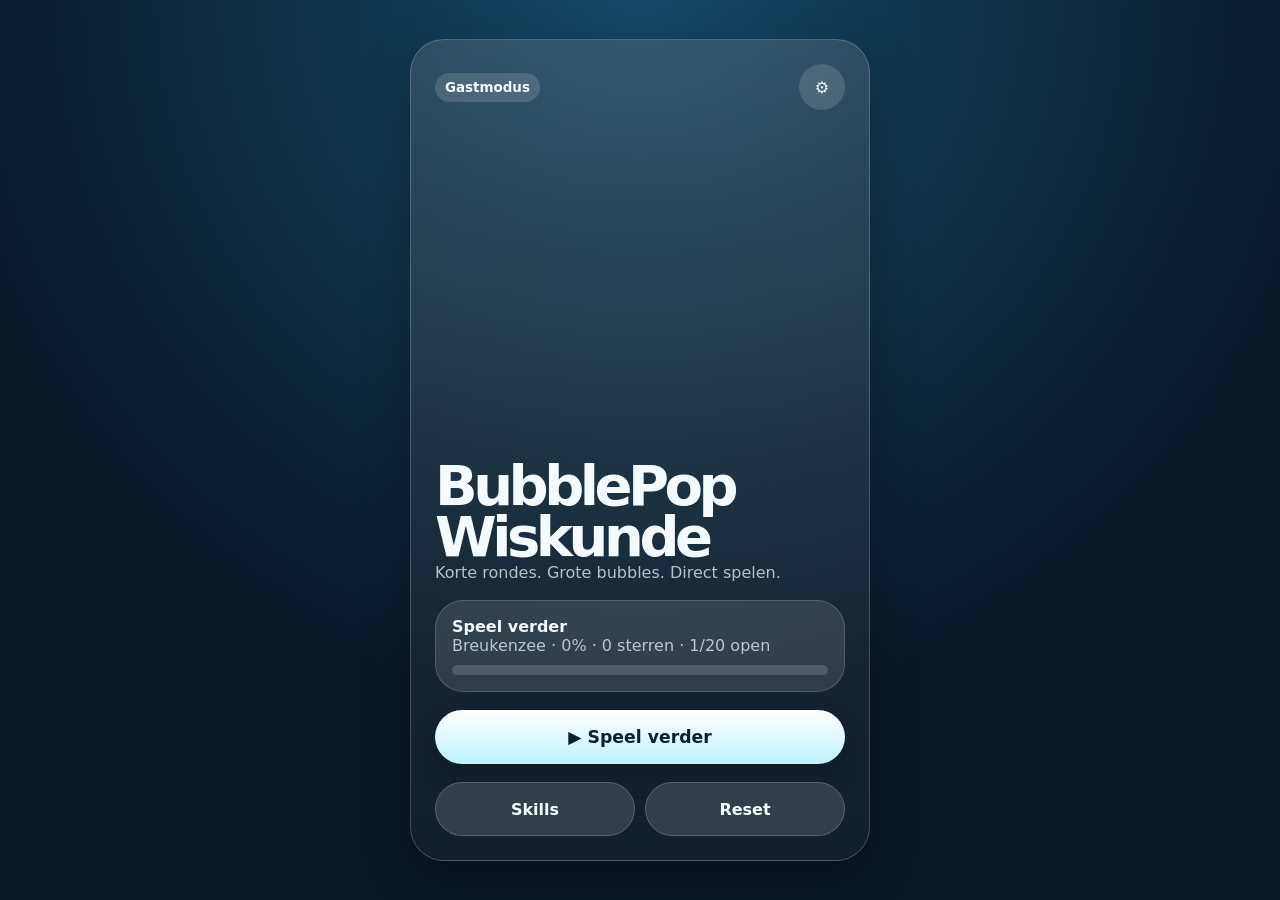
==== commit 5a70ad51: "ok" ====
--- a/index.html
+++ b/index.html
@@ -19,28 +19,26 @@
 
   <script src="src/core/store.js"></script>
   <script src="src/core/asset-manager.js"></script>
+  <script src="src/core/theme.js"></script>
   <script src="src/core/progress.js"></script>
   <script src="src/core/router.js"></script>
   <script src="src/core/fraction-utils.js"></script>
   <script src="src/core/visual-fraction.js"></script>
+  <script src="src/core/bubble-utils.js"></script>
+  <script src="src/core/fullscreen.js"></script>
   <script src="src/core/round-engine.js"></script>
 
-  <script src="src/mechanics/tap-choice.js"></script>
   <script src="src/mechanics/choose-representation.js"></script>
   <script src="src/mechanics/fill-fraction.js"></script>
   <script src="src/mechanics/parts-count.js"></script>
   <script src="src/mechanics/equivalent-choice.js"></script>
-  <script src="src/mechanics/merge-to-target.js"></script>
   <script src="src/mechanics/bubble-fusion.js"></script>
   <script src="src/mechanics/subtract-bubble.js"></script>
-  <script src="src/mechanics/more-than-one.js"></script>
   <script src="src/mechanics/signed-fusion.js"></script>
   <script src="src/mechanics/quantity-fraction.js"></script>
   <script src="src/mechanics/multiply-bubble.js"></script>
   <script src="src/mechanics/divide-bubble.js"></script>
   <script src="src/mechanics/operator-mix.js"></script>
-  <script src="src/mechanics/value-form-choice.js"></script>
-  <script src="src/mechanics/transform-fraction.js"></script>
   <script src="src/mechanics/number-line-drag.js"></script>
 
   <script src="src/screens/home.js"></script>
--- a/styles/components.css
+++ b/styles/components.css
@@ -95,3 +95,16 @@
   letter-spacing: -0.08em;
   line-height: 0.9;
 }
+
+.level-card.is-locked {
+  opacity: 0.54;
+  filter: grayscale(0.25);
+  cursor: not-allowed;
+}
+.level-card.is-locked .skill-icon,
+.level-card.is-locked .pill {
+  background: rgba(255,255,255,0.08);
+}
+.level-card.is-completed {
+  border-color: rgba(143,255,216,0.38);
+}
--- a/styles/game.css
+++ b/styles/game.css
@@ -1,2297 +1,10 @@
-.game-hud {
-  display: grid;
-  grid-template-columns: auto 1fr auto;
-  gap: 10px;
-  align-items: center;
-}
-.question-card {
-  background: rgba(4, 26, 46, 0.32);
-  border: 1px solid rgba(255,255,255,0.2);
-  border-radius: var(--radius-xl);
-  padding: 18px;
-  text-align: center;
-}
-.question-title {
-  margin: 0;
-  font-size: clamp(1.5rem, 7vw, 2.25rem);
-  letter-spacing: -0.04em;
-}
-.bubble-grid {
-  display: grid;
-  grid-template-columns: repeat(2, minmax(0, 1fr));
-  gap: 14px;
-  margin-top: 18px;
-}
-.bubble-option {
-  min-height: 142px;
-  border: 0;
-  background: transparent;
-  position: relative;
-  display: grid;
-  place-items: center;
-  color: var(--text);
-  isolation: isolate;
-}
-.bubble-option img {
-  position: absolute;
-  width: min(132px, 100%);
-  aspect-ratio: 1;
-  object-fit: contain;
-  filter: drop-shadow(0 14px 22px rgba(0,0,0,0.25));
-  z-index: -1;
-  transition: transform 160ms ease, filter 160ms ease;
-}
-.bubble-option:active img { transform: scale(0.94); }
-.bubble-option.correct img { filter: drop-shadow(0 0 22px rgba(126,255,178,0.75)); }
-.bubble-option.wrong img { filter: drop-shadow(0 0 22px rgba(255,140,140,0.72)); }
-.fraction {
-  font-weight: 950;
-  line-height: 1;
-  font-size: 1.72rem;
-  color: #062236;
-  text-shadow: 0 1px 0 rgba(255,255,255,0.5);
-  display: inline-grid;
-  grid-template-rows: auto 4px auto;
-  align-items: center;
-  gap: 5px;
-  min-width: 46px;
-}
-.fraction-line {
-  height: 4px;
-  border-radius: 99px;
-  background: #062236;
-}
-.feedback {
-  min-height: 46px;
-  display: grid;
-  place-items: center;
-  font-weight: 900;
-  color: var(--muted);
-}
-.feedback.good { color: var(--good); }
-.feedback.bad { color: var(--bad); }
-.bottom-bar {
-  padding-bottom: var(--safe-bottom);
-  display: grid;
-  grid-template-columns: 1fr 1fr;
-  gap: 10px;
-}
-
-.merge-card {
-  display: flex;
-  flex-direction: column;
-  gap: 14px;
-}
-.merge-title {
-  display: inline-flex;
-  justify-content: center;
-  align-items: center;
-  gap: 12px;
-  flex-wrap: wrap;
-}
-.merge-title .fraction {
-  font-size: 1.5rem;
-  padding: 6px 12px;
-  border-radius: 18px;
-  background: rgba(255,255,255,0.76);
-}
-.merge-zone {
-  min-height: 132px;
-  border: 2px dashed rgba(255,255,255,0.45);
-  border-radius: 28px;
-  background: rgba(255,255,255,0.12);
-  display: grid;
-  grid-template-columns: 1fr auto 1fr;
-  align-items: center;
-  gap: 10px;
-  padding: 12px;
-  box-shadow: inset 0 10px 26px rgba(0,0,0,0.12);
-}
-.merge-slot {
-  min-height: 90px;
-  border-radius: 24px;
-  background: rgba(255,255,255,0.18);
-  border: 1px solid rgba(255,255,255,0.2);
-  display: grid;
-  place-items: center;
-  font-weight: 950;
-  font-size: 1.6rem;
-  color: rgba(255,255,255,0.76);
-}
-.merge-slot .fraction {
-  color: #062236;
-  background: radial-gradient(circle at 35% 28%, rgba(255,255,255,0.95), rgba(126,231,255,0.68));
-  border-radius: 999px;
-  min-width: 78px;
-  min-height: 78px;
-  place-content: center;
-  box-shadow: 0 12px 24px rgba(0,0,0,0.22);
-}
-.merge-plus {
-  font-weight: 950;
-  font-size: 2rem;
-}
-.merge-sum {
-  min-height: 34px;
-  display: flex;
-  justify-content: center;
-  align-items: center;
-  gap: 8px;
-  color: var(--muted);
-  font-weight: 900;
-}
-.merge-sum .fraction {
-  color: var(--text);
-  font-size: 1.05rem;
-  min-width: 34px;
-}
-.merge-sum .fraction-line {
-  background: var(--text);
-}
-.piece-pool {
-  display: grid;
-  grid-template-columns: repeat(4, minmax(0, 1fr));
-  gap: 10px;
-}
-.fraction-piece {
-  min-height: 98px;
-  border: 0;
-  background: transparent;
-  position: relative;
-  display: grid;
-  place-items: center;
-  color: var(--text);
-  isolation: isolate;
-  touch-action: none;
-  user-select: none;
-}
-.fraction-piece img {
-  position: absolute;
-  width: min(94px, 100%);
-  aspect-ratio: 1;
-  object-fit: contain;
-  filter: drop-shadow(0 12px 20px rgba(0,0,0,0.24));
-  z-index: -1;
-  transition: transform 160ms ease, filter 160ms ease, opacity 160ms ease;
-}
-.fraction-piece .fraction {
-  font-size: 1.22rem;
-  min-width: 34px;
-  gap: 3px;
-  grid-template-rows: auto 3px auto;
-}
-.fraction-piece .fraction-line {
-  height: 3px;
-}
-.fraction-piece:active img,
-.fraction-piece.dragging img {
-  transform: scale(1.06);
-  filter: drop-shadow(0 0 24px rgba(126,231,255,0.66));
-}
-.fraction-piece.selected {
-  opacity: 0.45;
-}
-.fraction-piece.selected img {
-  transform: scale(0.86);
-}
-.bottom-bar.single {
-  grid-template-columns: 1fr;
-}
-@media (max-width: 390px) {
-  .piece-pool { gap: 6px; }
-  .fraction-piece { min-height: 86px; }
-  .fraction-piece img { width: min(82px, 100%); }
-  .merge-zone { min-height: 116px; }
-}
-
-/* BubblePop2 v3 — centrale groeibubble, geen springende merge-slots */
-.growth-card {
-  min-height: clamp(438px, 64vh, 560px);
-  justify-content: start;
-  overflow: hidden;
-}
-.growth-stage {
-  height: clamp(172px, 29vh, 236px);
-  border: 2px dashed rgba(255,255,255,0.42);
-  border-radius: 32px;
-  background:
-    radial-gradient(circle at 50% 38%, rgba(126,231,255,0.18), rgba(255,255,255,0.08) 44%, rgba(0,0,0,0.06));
-  display: grid;
-  place-items: center;
-  padding: 10px;
-  box-shadow: inset 0 12px 28px rgba(0,0,0,0.13);
-  transition: border-color 150ms ease, background 150ms ease, transform 150ms ease;
-}
-.growth-stage.drag-over {
-  border-color: rgba(126,231,255,0.9);
-  background:
-    radial-gradient(circle at 50% 38%, rgba(126,231,255,0.31), rgba(255,255,255,0.11) 48%, rgba(0,0,0,0.04));
-}
-.target-bubble {
-  --bubble-scale: 0.82;
-  width: clamp(124px, 34vw, 172px);
-  aspect-ratio: 1;
-  position: relative;
-  display: grid;
-  place-items: center;
-  isolation: isolate;
-  transform: scale(var(--bubble-scale));
-  transition: transform 180ms ease, filter 180ms ease;
-}
-.target-bubble img {
-  position: absolute;
-  width: 100%;
-  height: 100%;
-  object-fit: contain;
-  z-index: -1;
-  opacity: 0.68;
-  filter: drop-shadow(0 18px 30px rgba(0,0,0,0.28));
-}
-.target-bubble.has-value img {
-  opacity: 1;
-}
-.target-bubble-label {
-  min-width: 82px;
-  min-height: 42px;
-  display: grid;
-  place-items: center;
-  font-weight: 950;
-  color: rgba(6, 34, 54, 0.88);
-  text-shadow: 0 1px 0 rgba(255,255,255,0.46);
-}
-.target-bubble-label .fraction {
-  font-size: 1.55rem;
-}
-.target-bubble.pulse-grow {
-  animation: bp-grow-pulse 240ms ease;
-}
-.target-bubble.pulse-correct {
-  animation: bp-correct-pulse 420ms ease;
-  filter: drop-shadow(0 0 20px rgba(126,255,178,0.7));
-}
-.target-bubble.pulse-wrong {
-  animation: bp-wrong-pulse 280ms ease;
-  filter: drop-shadow(0 0 18px rgba(255,140,140,0.68));
-}
-.growth-pool {
-  min-height: 106px;
-  align-items: center;
-}
-.undo-button:disabled {
-  opacity: 0.42;
-  cursor: default;
-}
-@keyframes bp-grow-pulse {
-  0% { transform: scale(var(--bubble-scale)); }
-  50% { transform: scale(calc(var(--bubble-scale) + 0.08)); }
-  100% { transform: scale(var(--bubble-scale)); }
-}
-@keyframes bp-correct-pulse {
-  0% { transform: scale(var(--bubble-scale)); }
-  45% { transform: scale(calc(var(--bubble-scale) + 0.16)); }
-  100% { transform: scale(var(--bubble-scale)); }
-}
-@keyframes bp-wrong-pulse {
-  0%, 100% { transform: translateX(0) scale(var(--bubble-scale)); }
-  25% { transform: translateX(-5px) scale(var(--bubble-scale)); }
-  50% { transform: translateX(5px) scale(var(--bubble-scale)); }
-  75% { transform: translateX(-3px) scale(var(--bubble-scale)); }
-}
-@media (max-width: 390px) {
-  .growth-card { min-height: 418px; gap: 10px; }
-  .growth-stage { height: 158px; }
-  .target-bubble { width: 116px; }
-  .growth-pool { min-height: 92px; }
-}
-
-/* BubblePop2 v4 — mechanic testlab: representatie kiezen + bubble fusion */
-.visual-choice-card,
-.fusion-card {
-  min-height: clamp(438px, 64vh, 560px);
-  display: flex;
-  flex-direction: column;
-  gap: 14px;
-  justify-content: start;
-  overflow: hidden;
-}
-.fraction-visual {
-  min-height: 142px;
-  border-radius: 30px;
-  background:
-    radial-gradient(circle at 50% 20%, rgba(255,255,255,0.16), rgba(255,255,255,0.07)),
-    rgba(255,255,255,0.1);
-  border: 1px solid rgba(255,255,255,0.16);
-  display: grid;
-  place-items: center;
-  padding: 14px;
-  box-shadow: inset 0 12px 26px rgba(0,0,0,0.12);
-}
-.bar-pieces {
-  width: min(260px, 92%);
-  height: 74px;
-  display: grid;
-  gap: 4px;
-  padding: 5px;
-  border-radius: 22px;
-  background: rgba(6,34,54,0.22);
-  border: 1px solid rgba(255,255,255,0.22);
-  overflow: hidden;
-}
-.visual-piece {
-  display: block;
-  min-width: 0;
-  border-radius: 15px;
-  background: rgba(255,255,255,0.32);
-  box-shadow: inset 0 1px 0 rgba(255,255,255,0.25);
-}
-.visual-piece.filled {
-  background: linear-gradient(180deg, rgba(255,255,255,0.98), rgba(126,231,255,0.72));
-  box-shadow: 0 7px 18px rgba(126,231,255,0.19), inset 0 1px 0 rgba(255,255,255,0.74);
-}
-.circle-pieces {
-  width: 132px;
-  height: 132px;
-  display: grid;
-  gap: 5px;
-  padding: 8px;
-  border-radius: 999px;
-  background: rgba(6,34,54,0.22);
-  border: 1px solid rgba(255,255,255,0.22);
-  overflow: hidden;
-}
-.circle-pieces-2 { grid-template-columns: repeat(2, 1fr); }
-.circle-pieces-3 { grid-template-columns: repeat(3, 1fr); }
-.circle-pieces-4 { grid-template-columns: repeat(2, 1fr); }
-.circle-pieces-5 { grid-template-columns: repeat(5, 1fr); }
-.circle-pieces-6 { grid-template-columns: repeat(3, 1fr); }
-.circle-pieces-8 { grid-template-columns: repeat(4, 1fr); }
-.circle-pieces-10 { grid-template-columns: repeat(5, 1fr); }
-.circle-pieces .visual-piece {
-  border-radius: 999px;
-}
-.visual-caption {
-  color: var(--muted);
-  font-weight: 900;
-  margin-top: 10px;
-}
-.representation-grid {
-  display: grid;
-  grid-template-columns: repeat(2, minmax(0, 1fr));
-  gap: 10px;
-  margin-top: auto;
-}
-.representation-option {
-  min-height: 74px;
-  border-radius: 24px;
-  border: 1px solid rgba(255,255,255,0.16);
-  background: rgba(255,255,255,0.18);
-  color: var(--text);
-  display: grid;
-  place-items: center;
-  font-weight: 950;
-  box-shadow: 0 10px 20px rgba(0,0,0,0.12);
-}
-.representation-option .fraction {
-  color: var(--text);
-  font-size: 1.42rem;
-  text-shadow: none;
-}
-.representation-option .fraction-line {
-  background: var(--text);
-}
-.representation-option.correct {
-  outline: 3px solid rgba(126,255,178,0.74);
-}
-.representation-option.wrong {
-  outline: 3px solid rgba(255,140,140,0.72);
-}
-.fusion-title {
-  display: inline-flex;
-  align-items: center;
-  justify-content: center;
-  gap: 12px;
-  flex-wrap: wrap;
-}
-.fusion-title .fraction {
-  font-size: 1.5rem;
-  padding: 6px 12px;
-  border-radius: 18px;
-  background: rgba(255,255,255,0.76);
-}
-.fusion-arena {
-  min-height: clamp(250px, 39vh, 340px);
-  border-radius: 32px;
-  border: 1px solid rgba(255,255,255,0.16);
-  background:
-    radial-gradient(circle at 45% 42%, rgba(126,231,255,0.17), rgba(255,255,255,0.07) 44%, rgba(0,0,0,0.05)),
-    rgba(255,255,255,0.08);
-  display: grid;
-  grid-template-rows: 1fr auto;
-  place-items: center;
-  padding: 12px;
-  box-shadow: inset 0 14px 30px rgba(0,0,0,0.12);
-}
-.fusion-pool {
-  width: 100%;
-  min-height: 230px;
-  display: grid;
-  grid-template-columns: repeat(2, minmax(0, 1fr));
-  place-items: center;
-  gap: 8px;
-}
-
-.fusion-slot {
-  width: min(126px, 100%);
-  min-height: 112px;
-  display: grid;
-  place-items: center;
-}
-.fusion-slot.empty {
-  opacity: 0;
-  pointer-events: none;
-}
-
-.fusion-piece {
-  width: min(112px, 100%);
-  min-height: 104px;
-  border: 0;
-  background: transparent;
-  position: relative;
-  display: grid;
-  place-items: center;
-  color: var(--text);
-  isolation: isolate;
-  touch-action: none;
-  user-select: none;
-}
-.fusion-piece img {
-  position: absolute;
-  width: min(108px, 96%);
-  aspect-ratio: 1;
-  object-fit: contain;
-  filter: drop-shadow(0 13px 23px rgba(0,0,0,0.26));
-  z-index: -1;
-  transition: transform 160ms ease, filter 160ms ease, opacity 160ms ease;
-}
-.fusion-piece .fraction {
-  font-size: 1.32rem;
-  min-width: 38px;
-  gap: 3px;
-  grid-template-rows: auto 3px auto;
-}
-.fusion-piece .fraction-line { height: 3px; }
-.fusion-piece.dragging img {
-  transform: scale(1.08);
-  filter: drop-shadow(0 0 25px rgba(126,231,255,0.72));
-}
-.fusion-piece.armed img {
-  filter: drop-shadow(0 0 24px rgba(126,255,178,0.72));
-}
-.fusion-piece.just-fused {
-  animation: bp-fusion-pop 390ms ease;
-}
-.fusion-conversion-note {
-  min-height: 34px;
-  display: inline-flex;
-  align-items: center;
-  justify-content: center;
-  gap: 8px;
-  flex-wrap: wrap;
-  padding: 5px 12px;
-  border-radius: 999px;
-  color: rgba(255,255,255,0.72);
-  font-size: 0.78rem;
-  font-weight: 900;
-  opacity: 0;
-  transform: translateY(4px);
-  transition: opacity 160ms ease, transform 160ms ease;
-}
-.fusion-conversion-note.visible {
-  opacity: 1;
-  transform: translateY(0);
-  background: rgba(255,255,255,0.12);
-  box-shadow: inset 0 0 0 1px rgba(255,255,255,0.16);
-}
-.fusion-conversion-note .fraction {
-  font-size: 0.88rem;
-  padding: 3px 7px;
-  border-radius: 12px;
-  background: rgba(255,255,255,0.74);
-  color: #071725;
-}
-.fusion-plus,
-.fusion-arrow {
-  color: rgba(255,255,255,0.84);
-  font-weight: 950;
-}
-.fusion-instruction {
-  min-height: 38px;
-  color: var(--muted);
-  font-weight: 850;
-  margin: 0;
-}
-@keyframes bp-fusion-pop {
-  0% { transform: scale(0.82); }
-  55% { transform: scale(1.13); }
-  100% { transform: scale(1); }
-}
-@media (max-width: 390px) {
-  .visual-choice-card,
-  .fusion-card { min-height: 418px; gap: 10px; }
-  .fraction-visual { min-height: 126px; }
-  .bar-pieces { height: 62px; }
-  .circle-pieces { width: 112px; height: 112px; }
-  .representation-option { min-height: 64px; }
-  .fusion-arena { min-height: 230px; }
-  .fusion-pool { min-height: 184px; }
-  .fusion-conversion-note { min-height: 30px; font-size: 0.7rem; gap: 5px; padding: 4px 8px; }
-  .fusion-conversion-note .fraction { font-size: 0.78rem; padding: 2px 6px; }
-  .fusion-slot { min-height: 96px; }
-  .fusion-piece { min-height: 92px; }
-  .fusion-piece img { width: min(86px, 96%); }
-}
-
-/* BubblePop2 v5 — coherente vroege breukenleerlijn */
-.coherent-card {
-  min-height: clamp(438px, 64vh, 560px);
-  display: flex;
-  flex-direction: column;
-  gap: 14px;
-  justify-content: start;
-  overflow: hidden;
-}
-.fraction-visual.large {
-  min-height: 166px;
-}
-.visual-piece-wrap {
-  display: grid;
-  gap: 5px;
-  padding: 7px;
-  background: rgba(6,34,54,0.22);
-  border: 1px solid rgba(255,255,255,0.22);
-  box-shadow: inset 0 8px 18px rgba(0,0,0,0.14);
-  overflow: hidden;
-}
-.visual-bar {
-  width: min(270px, 94%);
-  height: 76px;
-  grid-template-columns: repeat(var(--parts), minmax(0, 1fr));
-  border-radius: 24px;
-}
-.visual-circle {
-  width: 136px;
-  height: 136px;
-  border-radius: 999px;
-  grid-template-columns: repeat(var(--parts), minmax(0, 1fr));
-}
-.visual-circle .visual-piece {
-  border-radius: 999px;
-}
-.visual-piece.filled,
-.visual-piece.filled-by-player {
-  background: linear-gradient(180deg, rgba(255,255,255,0.98), rgba(126,231,255,0.72));
-  box-shadow: 0 7px 18px rgba(126,231,255,0.19), inset 0 1px 0 rgba(255,255,255,0.74);
-}
-.interactive-visual .visual-piece {
-  cursor: pointer;
-  transition: transform 120ms ease, background 120ms ease, box-shadow 120ms ease;
-}
-.interactive-visual .visual-piece:active {
-  transform: scale(0.94);
-}
-.fill-title {
-  display: inline-flex;
-  justify-content: center;
-  align-items: center;
-  gap: 12px;
-  flex-wrap: wrap;
-}
-.fill-title .fraction {
-  font-size: 1.5rem;
-  padding: 6px 12px;
-  border-radius: 18px;
-  background: rgba(255,255,255,0.76);
-}
-.fill-stage {
-  min-height: 184px;
-  display: grid;
-  place-items: center;
-  border-radius: 32px;
-  background: rgba(255,255,255,0.08);
-  border: 1px solid rgba(255,255,255,0.16);
-  box-shadow: inset 0 12px 26px rgba(0,0,0,0.12);
-}
-.fill-stage.pulse-correct {
-  animation: bp-fill-correct 420ms ease;
-}
-.fill-stage.pulse-wrong {
-  animation: bp-fill-wrong 280ms ease;
-}
-.mechanic-note {
-  min-height: 24px;
-  margin: 0;
-  color: var(--muted);
-  font-weight: 850;
-}
-.compact-check {
-  min-height: 54px;
-  margin-top: auto;
-}
-.number-choice-grid {
-  display: grid;
-  grid-template-columns: repeat(4, minmax(0, 1fr));
-  gap: 10px;
-  margin-top: auto;
-}
-.number-option {
-  min-height: 74px;
-  border-radius: 24px;
-  border: 1px solid rgba(255,255,255,0.16);
-  background: rgba(255,255,255,0.18);
-  color: var(--text);
-  font-size: 1.9rem;
-  font-weight: 950;
-  box-shadow: 0 10px 20px rgba(0,0,0,0.12);
-}
-.number-option.correct,
-.equivalent-option.correct {
-  outline: 3px solid rgba(126,255,178,0.74);
-}
-.number-option.wrong,
-.equivalent-option.wrong {
-  outline: 3px solid rgba(255,140,140,0.72);
-}
-.equivalent-card .question-title {
-  font-size: clamp(1.25rem, 5.7vw, 1.8rem);
-}
-.equivalent-target {
-  min-height: 128px;
-  border-radius: 28px;
-  background: rgba(255,255,255,0.09);
-  border: 1px solid rgba(255,255,255,0.15);
-  display: grid;
-  place-items: center;
-  gap: 6px;
-  padding: 10px;
-}
-.mini-label {
-  color: var(--muted);
-  font-size: 0.78rem;
-  font-weight: 900;
-  text-transform: uppercase;
-  letter-spacing: 0.08em;
-}
-.equivalent-grid {
-  display: grid;
-  grid-template-columns: repeat(2, minmax(0, 1fr));
-  gap: 10px;
-  margin-top: auto;
-}
-.equivalent-option {
-  min-height: 132px;
-  border-radius: 26px;
-  border: 1px solid rgba(255,255,255,0.16);
-  background: rgba(255,255,255,0.14);
-  display: grid;
-  place-items: center;
-  padding: 8px;
-  color: var(--text);
-}
-.equivalent-option .fraction-visual {
-  min-height: 106px;
-  padding: 6px;
-  background: transparent;
-  border: 0;
-  box-shadow: none;
-}
-.equivalent-option .visual-bar { height: 44px; width: min(145px, 100%); border-radius: 16px; gap: 3px; padding: 4px; }
-.equivalent-option .visual-circle { width: 76px; height: 76px; gap: 3px; padding: 5px; }
-.equivalent-target .visual-bar { height: 54px; width: min(190px, 94%); }
-.equivalent-target .visual-circle { width: 92px; height: 92px; }
-.equivalent-card .visual-caption .fraction,
-.equivalent-target .visual-caption .fraction {
-  color: var(--text);
-  font-size: 1rem;
-  text-shadow: none;
-  grid-template-rows: auto 2px auto;
-  gap: 2px;
-}
-.equivalent-card .visual-caption .fraction-line,
-.equivalent-target .visual-caption .fraction-line {
-  background: var(--text);
-  height: 2px;
-}
-@keyframes bp-fill-correct {
-  0% { transform: scale(1); }
-  45% { transform: scale(1.025); box-shadow: 0 0 28px rgba(126,255,178,0.32), inset 0 12px 26px rgba(0,0,0,0.12); }
-  100% { transform: scale(1); }
-}
-@keyframes bp-fill-wrong {
-  0%, 100% { transform: translateX(0); }
-  25% { transform: translateX(-5px); }
-  50% { transform: translateX(5px); }
-  75% { transform: translateX(-3px); }
-}
-@media (max-width: 390px) {
-  .coherent-card { min-height: 418px; gap: 10px; }
-  .fraction-visual.large { min-height: 138px; }
-  .visual-bar { height: 62px; }
-  .visual-circle { width: 112px; height: 112px; }
-  .fill-stage { min-height: 152px; }
-  .number-option { min-height: 62px; font-size: 1.55rem; }
-  .equivalent-option { min-height: 112px; }
-  .equivalent-target { min-height: 112px; }
-}
-.visual-circle { grid-template-columns: repeat(var(--cols), minmax(0, 1fr)); }
-
-/* BubblePop2 v5.2 hotfix — Maak de breuk: grote, echte knoppen i.p.v. kleine spans */
-.fill-stage {
-  min-height: 190px;
-  padding: 14px;
-}
-.fill-grid {
-  width: 280px;
-  max-width: 94%;
-  min-height: 92px;
-  display: grid;
-  grid-template-columns: repeat(var(--cols), minmax(0, 1fr));
-  gap: 7px;
-  padding: 9px;
-  border-radius: 28px;
-  background: rgba(6,34,54,0.28);
-  border: 1px solid rgba(255,255,255,0.24);
-  box-shadow: inset 0 10px 24px rgba(0,0,0,0.16);
-  overflow: hidden;
-}
-.fill-kind-circle {
-  width: 156px;
-  max-width: 72vw;
-  min-height: 156px;
-  border-radius: 999px;
-  place-content: center;
-}
-.fill-kind-bar {
-  height: 92px;
-}
-.fill-cell {
-  appearance: none;
-  -webkit-appearance: none;
-  border: 1px solid rgba(255,255,255,0.28);
-  border-radius: 17px;
-  background: rgba(255,255,255,0.28);
-  box-shadow: inset 0 1px 0 rgba(255,255,255,0.28), 0 7px 16px rgba(0,0,0,0.12);
-  min-width: 34px;
-  min-height: 64px;
-  cursor: pointer;
-  touch-action: manipulation;
-  user-select: none;
-  -webkit-user-select: none;
-  transition: transform 100ms ease, background 120ms ease, box-shadow 120ms ease;
-}
-.fill-kind-circle .fill-cell {
-  min-width: 0;
-  min-height: 0;
-  aspect-ratio: 1;
-  border-radius: 999px;
-}
-.fill-cell:active {
-  transform: scale(0.94);
-}
-.fill-cell.filled-by-player {
-  background: linear-gradient(180deg, rgba(255,255,255,0.98), rgba(126,231,255,0.75));
-  box-shadow: 0 9px 20px rgba(126,231,255,0.24), inset 0 1px 0 rgba(255,255,255,0.74);
-}
-.fill-cell:focus-visible {
-  outline: 3px solid rgba(126,231,255,0.78);
-  outline-offset: 2px;
-}
-/* Fallback voor browsers/WebViews die CSS min() minder betrouwbaar verwerken */
-.visual-bar,
-.bar-pieces {
-  width: 270px;
-  max-width: 94%;
-}
-.equivalent-option .visual-bar {
-  width: 145px;
-  max-width: 100%;
-}
-.equivalent-target .visual-bar {
-  width: 190px;
-  max-width: 94%;
-}
-@media (max-width: 390px) {
-  .fill-stage { min-height: 170px; padding: 12px; }
-  .fill-grid { width: 250px; min-height: 82px; gap: 6px; padding: 8px; }
-  .fill-kind-circle { width: 136px; min-height: 136px; }
-  .fill-kind-bar { height: 82px; }
-  .fill-cell { min-height: 56px; border-radius: 15px; }
-}
-
-/* BubblePop2 v6 — terug meer BubblePop-feel: popbare antwoordbubbles en auto-feedback */
-.bubblepop-card {
-  position: relative;
-}
-.bubble-visual-wrap {
-  display: grid;
-  place-items: center;
-}
-.choice-bubble-grid,
-.number-bubble-grid,
-.equivalent-bubble-grid {
-  align-items: center;
-}
-.choice-bubble {
-  position: relative;
-  overflow: hidden;
-  isolation: isolate;
-  border: 1px solid rgba(255,255,255,0.34);
-  background:
-    radial-gradient(circle at 32% 24%, rgba(255,255,255,0.98), rgba(184,245,255,0.74) 32%, rgba(75,184,223,0.48) 66%, rgba(31,109,154,0.34)),
-    rgba(255,255,255,0.14);
-  box-shadow:
-    0 15px 26px rgba(0,0,0,0.18),
-    inset 0 2px 4px rgba(255,255,255,0.55),
-    inset 0 -11px 18px rgba(6,34,54,0.13);
-  transition: transform 120ms ease, filter 140ms ease, opacity 140ms ease;
-  touch-action: manipulation;
-}
-.choice-bubble::after {
-  content: "";
-  position: absolute;
-  inset: 10px 14px auto auto;
-  width: 22px;
-  height: 22px;
-  border-radius: 999px;
-  background: rgba(255,255,255,0.58);
-  filter: blur(0.2px);
-  z-index: -1;
-}
-.choice-bubble-shine {
-  position: absolute;
-  inset: 10px auto auto 16px;
-  width: 34px;
-  height: 22px;
-  border-radius: 999px;
-  background: rgba(255,255,255,0.35);
-  transform: rotate(-18deg);
-  z-index: -1;
-}
-.choice-bubble-content {
-  position: relative;
-  z-index: 1;
-  display: grid;
-  place-items: center;
-}
-.choice-bubble:active {
-  transform: scale(0.94);
-}
-.choice-bubble.popping {
-  animation: bp-choice-pop 160ms ease;
-}
-.choice-bubble.correct,
-.choice-bubble.popped {
-  outline: 3px solid rgba(126,255,178,0.78);
-  filter: drop-shadow(0 0 20px rgba(126,255,178,0.46));
-}
-.choice-bubble.wrong {
-  outline: 3px solid rgba(255,140,140,0.72);
-  animation: bp-choice-wobble 250ms ease;
-}
-.choice-bubble:disabled {
-  cursor: default;
-}
-.choice-bubble .fraction {
-  color: #062236;
-  text-shadow: 0 1px 0 rgba(255,255,255,0.5);
-}
-.choice-bubble .fraction-line {
-  background: #062236;
-}
-.number-bubble {
-  border-radius: 999px;
-  aspect-ratio: 1;
-  min-height: 76px;
-  font-size: 2rem;
-  padding: 0;
-}
-.number-bubble .choice-bubble-content {
-  font-size: inherit;
-  font-weight: 950;
-  color: #062236;
-  text-shadow: 0 1px 0 rgba(255,255,255,0.46);
-}
-.visual-choice-bubble {
-  border-radius: 34px;
-  padding: 10px;
-}
-.visual-choice-bubble .fraction-visual {
-  background: transparent;
-}
-.bubble-target-card {
-  background:
-    radial-gradient(circle at 50% 20%, rgba(255,255,255,0.18), rgba(255,255,255,0.07)),
-    rgba(255,255,255,0.1);
-}
-.bubble-action-stage {
-  transition: transform 150ms ease, filter 180ms ease;
-}
-.bubble-pop-success {
-  filter: drop-shadow(0 0 24px rgba(126,255,178,0.28));
-}
-.bubble-fill-grid {
-  background:
-    radial-gradient(circle at 50% 20%, rgba(255,255,255,0.18), rgba(255,255,255,0.05)),
-    rgba(6,34,54,0.24);
-}
-.bubble-fill-cell {
-  position: relative;
-  overflow: hidden;
-  background:
-    radial-gradient(circle at 32% 24%, rgba(255,255,255,0.48), rgba(255,255,255,0.2) 48%, rgba(63,151,189,0.22)),
-    rgba(255,255,255,0.25);
-}
-.bubble-fill-cell.filled-by-player {
-  background:
-    radial-gradient(circle at 30% 22%, rgba(255,255,255,1), rgba(184,245,255,0.86) 34%, rgba(126,231,255,0.75) 72%),
-    rgba(255,255,255,0.56);
-  box-shadow: 0 0 22px rgba(126,231,255,0.34), inset 0 1px 0 rgba(255,255,255,0.74);
-}
-.bubble-fill-cell.just-filled {
-  animation: bp-small-pop 170ms ease;
-}
-.compact-check {
-  display: none;
-}
-@keyframes bp-choice-pop {
-  0% { transform: scale(1); }
-  52% { transform: scale(1.12); }
-  100% { transform: scale(0.96); }
-}
-@keyframes bp-choice-wobble {
-  0%, 100% { transform: translateX(0); }
-  25% { transform: translateX(-5px); }
-  50% { transform: translateX(5px); }
-  75% { transform: translateX(-3px); }
-}
-@keyframes bp-small-pop {
-  0% { transform: scale(0.86); }
-  60% { transform: scale(1.08); }
-  100% { transform: scale(1); }
-}
-@media (max-width: 390px) {
-  .number-bubble { min-height: 66px; font-size: 1.68rem; }
-  .choice-bubble::after { width: 18px; height: 18px; }
-  .choice-bubble-shine { width: 28px; height: 18px; }
-}
-
-/* BubblePop2 v7 — breukenlijn: breuken als echte plaatsen tussen 0 en 1 */
-.number-line-card {
-  min-height: clamp(430px, 62vh, 560px);
-  overflow: hidden;
-}
-.line-title .fraction {
-  font-size: 1.42rem;
-  padding: 6px 12px;
-  border-radius: 18px;
-  background: rgba(255,255,255,0.78);
-}
-.number-line-stage {
-  position: relative;
-  min-height: clamp(250px, 38vh, 332px);
-  margin-top: 12px;
-  border-radius: 34px;
-  background:
-    radial-gradient(circle at 50% 30%, rgba(126,231,255,0.22), rgba(255,255,255,0.09) 42%, rgba(0,0,0,0.05));
-  border: 1px solid rgba(255,255,255,0.2);
-  display: grid;
-  align-content: end;
-  padding: 24px 22px 42px;
-  box-shadow: inset 0 12px 30px rgba(0,0,0,0.12);
-}
-.number-line-track {
-  position: relative;
-  height: 18px;
-  border-radius: 999px;
-  background: linear-gradient(90deg, rgba(255,255,255,0.78), rgba(126,231,255,0.82));
-  box-shadow: 0 12px 22px rgba(0,0,0,0.2), inset 0 0 0 2px rgba(255,255,255,0.36);
-  cursor: pointer;
-  touch-action: none;
-}
-.line-tick {
-  position: absolute;
-  left: 0;
-  top: 50%;
-  width: 3px;
-  height: 30px;
-  border-radius: 99px;
-  background: rgba(6,34,54,0.62);
-  transform: translate(-50%, -50%);
-  pointer-events: none;
-}
-.line-tick.major {
-  height: 42px;
-  width: 4px;
-  background: rgba(6,34,54,0.82);
-}
-.line-drop-marker {
-  position: absolute;
-  left: 50%;
-  top: 50%;
-  width: 26px;
-  height: 26px;
-  border-radius: 999px;
-  background: rgba(255,255,255,0.96);
-  border: 4px solid rgba(15,102,130,0.85);
-  box-shadow: 0 0 0 8px rgba(126,231,255,0.16), 0 10px 20px rgba(0,0,0,0.2);
-  transform: translate(-50%, -50%);
-  pointer-events: none;
-}
-.line-fraction-bubble {
-  position: absolute;
-  left: 50%;
-  top: clamp(34px, 8vh, 58px);
-  width: clamp(92px, 26vw, 124px);
-  min-height: clamp(92px, 26vw, 124px);
-  transform: translateX(-50%);
-  z-index: 4;
-  touch-action: none;
-  cursor: grab;
-}
-.line-fraction-bubble.dragging-line-bubble {
-  cursor: grabbing;
-  transform: translateX(-50%) scale(1.05);
-}
-.line-fraction-bubble .fraction {
-  font-size: clamp(1.35rem, 5vw, 1.78rem);
-}
-.number-line-labels {
-  display: flex;
-  justify-content: space-between;
-  margin-top: 18px;
-  font-weight: 950;
-  color: rgba(255,255,255,0.9);
-  text-shadow: 0 2px 8px rgba(0,0,0,0.26);
-}
-.number-line-stage.line-success .line-drop-marker {
-  animation: line-marker-pop 260ms ease;
-  border-color: rgba(57,214,129,0.95);
-  box-shadow: 0 0 0 12px rgba(57,214,129,0.18), 0 10px 22px rgba(0,0,0,0.18);
-}
-.number-line-stage.line-wrong {
-  animation: line-stage-wobble 260ms ease;
-}
-@keyframes line-marker-pop {
-  0% { transform: translate(-50%, -50%) scale(1); }
-  55% { transform: translate(-50%, -50%) scale(1.34); }
-  100% { transform: translate(-50%, -50%) scale(1); }
-}
-@keyframes line-stage-wobble {
-  0%, 100% { transform: translateX(0); }
-  25% { transform: translateX(-5px); }
-  50% { transform: translateX(5px); }
-  75% { transform: translateX(-3px); }
-}
-@media (max-width: 390px) {
-  .number-line-stage { padding-inline: 16px; min-height: 238px; }
-  .line-fraction-bubble { width: 88px; min-height: 88px; }
-  .line-tick { height: 26px; }
-  .line-tick.major { height: 36px; }
-}
-
-/* BubblePop2 v8.1 — bubbles verspreid boven de as, daarna letterlijk op de as */
-.drag-line-card {
-  min-height: clamp(430px, 64vh, 575px);
-}
-.drag-line-stage {
-  display: block;
-  position: relative;
-  min-height: clamp(300px, 43vh, 380px);
-  padding: 18px 18px 62px;
-  overflow: hidden;
-}
-.drag-line-bank {
-  position: absolute;
-  z-index: 5;
-  left: clamp(16px, 5vw, 34px);
-  right: clamp(16px, 5vw, 34px);
-  top: clamp(18px, 4.5vh, 34px);
-  min-height: 104px;
-  display: flex;
-  justify-content: space-around;
-  align-items: center;
-  gap: clamp(7px, 2.4vw, 14px);
-  padding: 2px 2px 12px;
-  touch-action: none;
-  pointer-events: none;
-}
-.drag-line-bank .line-drag-bubble {
-  pointer-events: auto;
-}
-.drag-line-track {
-  position: absolute;
-  left: clamp(20px, 7vw, 42px);
-  right: clamp(20px, 7vw, 42px);
-  bottom: 84px;
-}
-.drag-line-stage .number-line-labels {
-  position: absolute;
-  left: clamp(20px, 7vw, 42px);
-  right: clamp(20px, 7vw, 42px);
-  bottom: 36px;
-  margin-top: 0;
-}
-.line-drag-bubble {
-  width: clamp(74px, 19vw, 94px);
-  min-height: clamp(74px, 19vw, 94px);
-  flex: 0 0 auto;
-  z-index: 5;
-  cursor: grab;
-  touch-action: none;
-  user-select: none;
-  will-change: transform, left, top;
-}
-.multi-line-stage .line-drag-bubble {
-  width: clamp(62px, 16vw, 76px);
-  min-height: clamp(62px, 16vw, 76px);
-}
-.line-drag-bubble.dragging-line-bubble {
-  cursor: grabbing;
-  box-shadow: 0 22px 44px rgba(0,0,0,0.25);
-}
-.line-drag-bubble.correct,
-.line-drag-bubble.popped {
-  outline: 3px solid rgba(126,255,178,0.78);
-  box-shadow: 0 0 0 8px rgba(126,255,178,0.14), 0 14px 24px rgba(0,0,0,0.2);
-}
-.line-drag-bubble.wrong {
-  outline: 3px solid rgba(255,140,140,0.72);
-  animation: line-bubble-wrong 260ms ease;
-}
-.line-drag-bubble:disabled {
-  opacity: 1;
-}
-.line-drag-bubble .fraction {
-  font-size: clamp(1.12rem, 4.2vw, 1.46rem);
-}
-.multi-line-stage .line-drag-bubble .fraction {
-  font-size: clamp(0.98rem, 3.8vw, 1.22rem);
-}
-@keyframes line-bubble-wrong {
-  0%, 100% { transform: translate(-50%, -50%) scale(1.02); }
-  25% { transform: translate(calc(-50% - 5px), -50%) scale(1.02); }
-  50% { transform: translate(calc(-50% + 5px), -50%) scale(1.02); }
-  75% { transform: translate(calc(-50% - 3px), -50%) scale(1.02); }
-}
-@media (max-width: 390px) {
-  .drag-line-stage { min-height: 300px; padding-inline: 12px; }
-  .drag-line-bank { top: 18px; min-height: 98px; gap: 5px; }
-  .line-drag-bubble { width: 70px; min-height: 70px; }
-  .multi-line-stage .line-drag-bubble { width: 58px; min-height: 58px; }
-  .line-drag-bubble .fraction { font-size: 1.02rem; }
-  .multi-line-stage .line-drag-bubble .fraction { font-size: 0.92rem; }
-}
-
-
-/* BubblePop2 v10 — optellen met gelijke noemers */
-.add-card .fusion-title {
-  margin-bottom: 0;
-}
-.add-operation {
-  min-height: 54px;
-  display: inline-flex;
-  align-items: center;
-  justify-content: center;
-  gap: 12px;
-  align-self: center;
-  padding: 8px 14px;
-  border-radius: 22px;
-  background: rgba(255,255,255,0.16);
-  border: 1px solid rgba(255,255,255,0.18);
-  font-weight: 950;
-}
-.add-operation .fraction {
-  color: var(--text);
-  font-size: 1.16rem;
-  min-width: 34px;
-  text-shadow: none;
-}
-.add-operation .fraction-line {
-  background: var(--text);
-  height: 3px;
-}
-.add-sign {
-  color: var(--text);
-  font-size: 1.35rem;
-  font-weight: 950;
-  opacity: 0.9;
-}
-.add-question {
-  color: var(--text);
-  font-size: 1.55rem;
-  font-weight: 950;
-  line-height: 1;
-}
-@media (max-width: 390px) {
-  .add-operation { gap: 8px; padding: 7px 10px; }
-  .add-operation .fraction { font-size: 1rem; }
-  .add-sign { font-size: 1.12rem; }
-}
-
-/* BubblePop2 v11 — aftrekken met wegneembubbles */
-.subtract-card {
-  min-height: clamp(438px, 64vh, 560px);
-  display: flex;
-  flex-direction: column;
-  gap: 14px;
-  justify-content: start;
-  overflow: hidden;
-}
-.subtract-arena {
-  min-height: clamp(270px, 42vh, 350px);
-  border-radius: 32px;
-  border: 1px solid rgba(255,255,255,0.16);
-  background:
-    radial-gradient(circle at 50% 30%, rgba(126,231,255,0.17), rgba(255,255,255,0.07) 45%, rgba(0,0,0,0.05)),
-    rgba(255,255,255,0.08);
-  display: grid;
-  grid-template-rows: minmax(120px, auto) minmax(128px, auto);
-  gap: 8px;
-  align-items: center;
-  padding: 12px;
-  box-shadow: inset 0 14px 30px rgba(0,0,0,0.12);
-}
-.subtract-main-zone {
-  min-height: 128px;
-  display: grid;
-  place-items: center;
-  border-radius: 30px;
-  border: 2px dashed rgba(255,255,255,0.28);
-  background: rgba(255,255,255,0.08);
-}
-.subtract-main-bubble {
-  width: min(128px, 36vw);
-  min-height: min(128px, 36vw);
-  border: 0;
-  background: transparent;
-  position: relative;
-  display: grid;
-  place-items: center;
-  isolation: isolate;
-}
-.subtract-main-bubble img {
-  position: absolute;
-  width: 100%;
-  aspect-ratio: 1;
-  object-fit: contain;
-  filter: drop-shadow(0 16px 26px rgba(0,0,0,0.28));
-  z-index: -1;
-}
-.subtract-main-bubble .fraction {
-  font-size: 1.52rem;
-}
-.subtract-main-bubble.just-subtracted {
-  animation: bp-subtract-pop 390ms ease;
-}
-.subtract-remover-pool {
-  width: 100%;
-  min-height: 124px;
-  display: grid;
-  grid-template-columns: repeat(3, minmax(0, 1fr));
-  place-items: center;
-  gap: 8px;
-}
-.subtract-slot {
-  width: min(112px, 100%);
-  min-height: 102px;
-}
-.subtract-piece img {
-  filter: drop-shadow(0 13px 23px rgba(0,0,0,0.26)) hue-rotate(105deg) saturate(0.75) brightness(0.92);
-  opacity: 0.9;
-}
-.subtract-piece .fraction {
-  color: #081626;
-}
-.minus-badge {
-  position: absolute;
-  top: 9px;
-  right: 16px;
-  width: 26px;
-  height: 26px;
-  border-radius: 999px;
-  display: grid;
-  place-items: center;
-  background: rgba(6,34,54,0.72);
-  color: white;
-  font-size: 1.25rem;
-  font-weight: 950;
-  line-height: 1;
-  box-shadow: 0 6px 12px rgba(0,0,0,0.22);
-}
-@keyframes bp-subtract-pop {
-  0% { transform: scale(1); }
-  42% { transform: scale(0.92); filter: drop-shadow(0 0 26px rgba(255,255,255,0.38)); }
-  100% { transform: scale(1); }
-}
-@media (max-width: 390px) {
-  .subtract-card { min-height: 418px; gap: 10px; }
-  .subtract-arena { min-height: 260px; grid-template-rows: 112px 118px; }
-  .subtract-main-zone { min-height: 112px; }
-  .subtract-main-bubble { width: 104px; min-height: 104px; }
-  .subtract-main-bubble .fraction { font-size: 1.28rem; }
-  .subtract-remover-pool { min-height: 110px; }
-  .subtract-slot { min-height: 94px; }
-  .minus-badge { top: 8px; right: 13px; width: 23px; height: 23px; font-size: 1.08rem; }
-}
-
-/* BubblePop2 v12 — Level 9: dezelfde stukjes maken door te splitten */
-.transform-card {
-  min-height: clamp(438px, 64vh, 560px);
-  display: flex;
-  flex-direction: column;
-  gap: 14px;
-  justify-content: start;
-  overflow: hidden;
-}
-.transform-arena {
-  min-height: clamp(270px, 42vh, 350px);
-  border-radius: 32px;
-  border: 1px solid rgba(255,255,255,0.16);
-  background:
-    radial-gradient(circle at 50% 30%, rgba(126,231,255,0.17), rgba(255,255,255,0.07) 45%, rgba(0,0,0,0.05)),
-    rgba(255,255,255,0.08);
-  display: grid;
-  grid-template-rows: minmax(128px, auto) minmax(124px, auto);
-  gap: 8px;
-  align-items: center;
-  padding: 12px;
-  box-shadow: inset 0 14px 30px rgba(0,0,0,0.12);
-}
-.transform-main-zone {
-  min-height: 132px;
-  display: grid;
-  place-items: center;
-  border-radius: 30px;
-  border: 2px dashed rgba(255,255,255,0.28);
-  background: rgba(255,255,255,0.08);
-}
-.transform-current-wrap {
-  display: grid;
-  place-items: center;
-}
-.transform-current-bubble {
-  width: min(128px, 36vw);
-  min-height: min(128px, 36vw);
-  border: 0;
-  background: transparent;
-  position: relative;
-  display: grid;
-  place-items: center;
-  isolation: isolate;
-}
-.transform-current-bubble img {
-  position: absolute;
-  width: 100%;
-  aspect-ratio: 1;
-  object-fit: contain;
-  filter: drop-shadow(0 16px 26px rgba(0,0,0,0.28));
-  z-index: -1;
-}
-.transform-current-bubble .fraction {
-  font-size: 1.52rem;
-}
-.transform-current-bubble.just-transformed {
-  animation: bp-transform-pop 390ms ease;
-}
-.transform-operator-pool {
-  width: 100%;
-  min-height: 124px;
-  display: grid;
-  grid-template-columns: repeat(3, minmax(0, 1fr));
-  place-items: center;
-  gap: 8px;
-}
-.transform-slot {
-  width: min(112px, 100%);
-  min-height: 102px;
-}
-.transform-operator img {
-  filter: drop-shadow(0 13px 23px rgba(0,0,0,0.26)) hue-rotate(44deg) saturate(0.95) brightness(1.03);
-  opacity: 0.93;
-}
-.transform-operator .operator-label {
-  color: #081626;
-  font-size: 0.82rem;
-  font-weight: 950;
-  text-transform: uppercase;
-  letter-spacing: 0.03em;
-  transform: translateY(15px);
-}
-.split-badge {
-  position: absolute;
-  top: 18px;
-  left: 50%;
-  transform: translateX(-50%);
-  min-width: 42px;
-  min-height: 30px;
-  padding: 3px 8px;
-  border-radius: 999px;
-  display: grid;
-  place-items: center;
-  background: rgba(255,255,255,0.72);
-  color: #081626;
-  font-size: 1.1rem;
-  font-weight: 950;
-  line-height: 1;
-  box-shadow: 0 7px 14px rgba(0,0,0,0.16);
-}
-@keyframes bp-transform-pop {
-  0% { transform: scale(1); }
-  42% { transform: scale(1.08); filter: drop-shadow(0 0 26px rgba(126,255,178,0.34)); }
-  100% { transform: scale(1); }
-}
-@media (max-width: 390px) {
-  .transform-card { min-height: 418px; gap: 10px; }
-  .transform-arena { min-height: 260px; grid-template-rows: 112px 118px; }
-  .transform-main-zone { min-height: 112px; }
-  .transform-current-bubble { width: 104px; min-height: 104px; }
-  .transform-current-bubble .fraction { font-size: 1.28rem; }
-  .transform-operator-pool { min-height: 110px; }
-  .transform-slot { min-height: 94px; }
-  .split-badge { top: 16px; min-width: 38px; min-height: 28px; font-size: 1rem; }
-  .transform-operator .operator-label { font-size: 0.74rem; }
-}
-
-/* BubblePop2 v15 — Level 11: Meer dan één */
-.more-card {
-  min-height: clamp(438px, 64vh, 560px);
-  justify-content: start;
-  overflow: hidden;
-}
-.more-arena {
-  min-height: clamp(286px, 42vh, 374px);
-  display: grid;
-  grid-template-rows: minmax(132px, 1fr) minmax(118px, auto);
-  gap: 14px;
-  align-items: stretch;
-}
-.more-build-zone {
-  min-height: 138px;
-  border: 2px dashed rgba(255,255,255,0.42);
-  border-radius: 30px;
-  background:
-    radial-gradient(circle at 48% 34%, rgba(126,231,255,0.19), rgba(255,255,255,0.08) 48%, rgba(0,0,0,0.05));
-  display: flex;
-  align-items: center;
-  justify-content: center;
-  gap: 10px;
-  padding: 12px;
-  box-shadow: inset 0 12px 28px rgba(0,0,0,0.12);
-}
-.more-build-empty {
-  color: rgba(255,255,255,0.78);
-  font-weight: 850;
-  letter-spacing: 0.01em;
-}
-.more-built-bubble {
-  width: clamp(78px, 20vw, 112px);
-  min-height: clamp(78px, 20vw, 112px);
-  position: relative;
-  display: grid;
-  place-items: center;
-  isolation: isolate;
-  flex: 0 0 auto;
-}
-.more-built-bubble img {
-  position: absolute;
-  inset: 0;
-  width: 100%;
-  height: 100%;
-  object-fit: contain;
-  z-index: -1;
-  filter: drop-shadow(0 14px 22px rgba(0,0,0,0.24));
-}
-.more-built-bubble.rest img {
-  opacity: 0.92;
-}
-.more-built-bubble .fraction {
-  font-size: 1.26rem;
-  font-weight: 950;
-  color: rgba(7, 35, 58, 0.92);
-  text-shadow: 0 1px 0 rgba(255,255,255,0.48);
-}
-.more-built-bubble .fraction-line { height: 3px; }
-.more-bubble-caption {
-  position: absolute;
-  bottom: 4px;
-  padding: 2px 8px;
-  border-radius: 999px;
-  background: rgba(255,255,255,0.62);
-  color: rgba(7, 35, 58, 0.82);
-  font-size: 0.68rem;
-  font-weight: 950;
-}
-.more-built-bubble.just-built {
-  animation: bp-more-pop 390ms ease;
-}
-.more-piece-pool {
-  min-height: 116px;
-  display: grid;
-  grid-template-columns: repeat(4, minmax(0, 1fr));
-  gap: 9px;
-  align-items: stretch;
-}
-.more-piece-slot {
-  min-height: 104px;
-  display: grid;
-  place-items: center;
-}
-.more-piece-slot.empty {
-  border-radius: 22px;
-  background: rgba(255,255,255,0.05);
-}
-.more-piece {
-  width: 100%;
-  min-height: 100px;
-  border: 0;
-  background: transparent;
-  position: relative;
-  display: grid;
-  place-items: center;
-  cursor: pointer;
-  touch-action: none;
-  user-select: none;
-  isolation: isolate;
-}
-.more-piece img {
-  position: absolute;
-  width: min(88px, 94%);
-  aspect-ratio: 1;
-  object-fit: contain;
-  z-index: -1;
-  filter: drop-shadow(0 12px 18px rgba(0,0,0,0.23));
-}
-.more-piece .fraction {
-  font-size: 1.08rem;
-  font-weight: 950;
-  color: rgba(7, 35, 58, 0.92);
-  text-shadow: 0 1px 0 rgba(255,255,255,0.48);
-}
-.more-piece .fraction-line { height: 3px; }
-.more-piece:active img,
-.more-piece.dragging img {
-  transform: scale(1.08);
-}
-@keyframes bp-more-pop {
-  0% { transform: scale(0.84); filter: brightness(1); }
-  48% { transform: scale(1.13); filter: brightness(1.16); }
-  100% { transform: scale(1); filter: brightness(1); }
-}
-@media (max-height: 720px) {
-  .more-card { min-height: 418px; gap: 10px; }
-  .more-arena { min-height: 258px; grid-template-rows: 124px 112px; gap: 10px; }
-  .more-build-zone { min-height: 118px; padding: 8px; gap: 6px; }
-  .more-built-bubble { width: 78px; min-height: 78px; }
-  .more-built-bubble .fraction { font-size: 1.05rem; }
-  .more-piece-pool { min-height: 104px; gap: 6px; }
-  .more-piece-slot { min-height: 92px; }
-  .more-piece { min-height: 90px; }
-  .more-piece img { width: min(78px, 94%); }
-  .more-piece .fraction { font-size: 0.96rem; }
-}
-
-/* BubblePop2 v16 — Meer dan één gebruikt opnieuw fusion-taal */
-.signed-card .fusion-arena {
-  min-height: clamp(280px, 42vh, 360px);
-}
-.signed-piece.negative-piece img {
-  filter: drop-shadow(0 13px 23px rgba(0,0,0,0.26)) hue-rotate(112deg) saturate(0.72) brightness(0.9);
-  opacity: 0.92;
-}
-.signed-piece.negative-piece .fraction {
-  color: #071725;
-}
-.signed-piece .minus-badge {
-  top: 8px;
-  right: 14px;
-  width: 25px;
-  height: 25px;
-  font-size: 1.18rem;
-}
-.signed-note.visible {
-  gap: 7px;
-}
-.signed-inline-fraction {
-  display: inline-flex;
-  align-items: center;
-  gap: 2px;
-}
-.signed-inline-fraction.negative {
-  color: #d6f7ff;
-}
-.signed-inline-fraction .fraction {
-  font-size: 0.88rem;
-  padding: 3px 7px;
-  border-radius: 12px;
-  background: rgba(255,255,255,0.74);
-  color: #071725;
-}
-.signed-small-note {
-  width: 100%;
-  opacity: 0.72;
-  font-size: 0.72rem;
-}
-
-/* BubblePop2 v18.1 — Level 12: losse bubbles + bevestigen met doelbubble */
-.quantity-card {
-  min-height: clamp(438px, 64vh, 560px);
-}
-.quantity-title {
-  display: inline-flex;
-  align-items: center;
-  justify-content: center;
-  gap: 10px;
-  flex-wrap: wrap;
-}
-.quantity-title .fraction {
-  font-size: 1.45rem;
-  padding: 6px 12px;
-  border-radius: 18px;
-  background: rgba(255,255,255,0.76);
-}
-.quantity-of {
-  font-size: 0.82em;
-  color: rgba(255,255,255,0.88);
-}
-
-.quantity-target-bubble {
-  width: min(230px, 68vw);
-  min-height: 84px;
-  margin: 8px auto 14px;
-  border: 1px solid rgba(255,255,255,0.46);
-  border-radius: 999px;
-  display: flex;
-  flex-direction: column;
-  justify-content: center;
-  align-items: center;
-  gap: 2px;
-  color: #071725;
-  background:
-    radial-gradient(circle at 34% 22%, rgba(255,255,255,1) 0 12%, rgba(255,242,166,0.98) 15% 34%, rgba(126,231,255,0.92) 58%, rgba(45,166,218,0.92) 92%);
-  box-shadow: 0 18px 32px rgba(0,0,0,0.22), inset 0 2px 0 rgba(255,255,255,0.85);
-  cursor: pointer;
-  touch-action: manipulation;
-  transition: transform 150ms ease, box-shadow 150ms ease, filter 150ms ease;
-}
-.quantity-target-bubble:active {
-  transform: scale(0.97);
-}
-.quantity-target-main {
-  font-weight: 900;
-  letter-spacing: 0.01em;
-  font-size: 1rem;
-}
-.quantity-target-fraction {
-  display: inline-flex;
-  align-items: center;
-  gap: 6px;
-  font-weight: 900;
-}
-.quantity-target-fraction .fraction {
-  font-size: 1.04rem;
-  padding: 3px 8px;
-  border-radius: 14px;
-  background: rgba(255,255,255,0.68);
-}
-.quantity-target-of {
-  font-size: 0.86rem;
-  opacity: 0.8;
-}
-.quantity-target-ready {
-  animation: bp-quantity-target-pulse 980ms ease-in-out infinite;
-}
-.quantity-target-wrong {
-  filter: hue-rotate(145deg) saturate(1.18);
-  animation: bp-shake-soft 260ms ease;
-}
-.quantity-target-correct {
-  filter: saturate(1.25) brightness(1.08);
-  box-shadow: 0 0 34px rgba(126,255,178,0.36), 0 18px 32px rgba(0,0,0,0.22), inset 0 2px 0 rgba(255,255,255,0.85);
-}
-.quantity-stage {
-  min-height: clamp(246px, 39vh, 340px);
-  padding: 16px;
-  border-radius: 32px;
-  background: rgba(255,255,255,0.08);
-  border: 1px solid rgba(255,255,255,0.16);
-  box-shadow: inset 0 14px 30px rgba(0,0,0,0.12);
-}
-.loose-quantity-stage {
-  display: flex;
-  flex-wrap: wrap;
-  justify-content: center;
-  align-content: center;
-  align-items: center;
-  gap: 10px;
-}
-.quantity-pearl {
-  width: clamp(42px, 10.5vw, 56px);
-  aspect-ratio: 1;
-  border: 1px solid rgba(255,255,255,0.42);
-  border-radius: 999px;
-  background:
-    radial-gradient(circle at 32% 24%, rgba(255,255,255,1) 0 12%, rgba(209,249,255,0.98) 14% 30%, rgba(126,231,255,0.92) 44%, rgba(45,166,218,0.9) 78%);
-  box-shadow: 0 10px 18px rgba(0,0,0,0.17), inset 0 1px 0 rgba(255,255,255,0.9);
-  position: relative;
-  transition: transform 130ms ease, filter 130ms ease, box-shadow 130ms ease, outline-color 130ms ease;
-  touch-action: manipulation;
-}
-.quantity-pearl:nth-child(3n) { transform: translateY(-5px); }
-.quantity-pearl:nth-child(4n) { transform: translateY(4px); }
-.quantity-pearl:nth-child(5n) { transform: translateY(-2px) rotate(-3deg); }
-.quantity-pearl:active {
-  transform: scale(0.94);
-}
-.quantity-pearl.selected {
-  outline: 3px solid rgba(126,255,178,0.82);
-  filter: saturate(1.2) brightness(1.08);
-  box-shadow: 0 0 26px rgba(126,255,178,0.34), 0 10px 18px rgba(0,0,0,0.17), inset 0 1px 0 rgba(255,255,255,0.9);
-}
-.quantity-pearl.just-selected {
-  animation: bp-quantity-pop 360ms ease;
-}
-.quantity-pearl-shine {
-  position: absolute;
-  width: 28%;
-  height: 28%;
-  border-radius: 999px;
-  left: 24%;
-  top: 18%;
-  background: rgba(255,255,255,0.72);
-  pointer-events: none;
-}
-.quantity-success {
-  animation: bp-fill-correct 420ms ease;
-}
-
-.quantity-too-few,
-.quantity-too-many {
-  animation: bp-shake-soft 260ms ease;
-}
-.quantity-too-few .quantity-pearl:not(.selected) {
-  filter: brightness(1.08);
-}
-.quantity-too-many .quantity-pearl.selected {
-  outline-color: rgba(255,164,126,0.88);
-  box-shadow: 0 0 22px rgba(255,164,126,0.28), 0 10px 18px rgba(0,0,0,0.17), inset 0 1px 0 rgba(255,255,255,0.9);
-}
-.quantity-note {
-  min-height: 42px;
-}
-@keyframes bp-quantity-pop {
-  0% { transform: scale(0.94); }
-  55% { transform: scale(1.08); }
-  100% { transform: scale(1); }
-}
-@keyframes bp-quantity-target-pulse {
-  0%, 100% { transform: scale(1); }
-  50% { transform: scale(1.035); }
-}
-@keyframes bp-shake-soft {
-  0%, 100% { transform: translateX(0); }
-  30% { transform: translateX(-5px); }
-  65% { transform: translateX(5px); }
-}
-@media (max-width: 390px) {
-  .quantity-stage { gap: 8px; padding: 12px; min-height: 224px; }
-  .quantity-target-bubble { min-height: 72px; margin-bottom: 10px; }
-  .quantity-target-main { font-size: 0.9rem; }
-  .quantity-pearl { width: clamp(36px, 10vw, 46px); }
-  .quantity-note { min-height: 34px; }
-}
-
-
-
-/* BubblePop2 v19 — Level 13: maalbubble zonder aparte plopknop */
-.multiply-card .fusion-arena {
-  min-height: clamp(280px, 42vh, 360px);
-}
-.multiply-operator-piece img {
-  filter: drop-shadow(0 13px 23px rgba(0,0,0,0.26)) hue-rotate(260deg) saturate(1.15) brightness(1.05);
-}
-.multiply-operator-piece .multiply-piece-label {
-  width: 58px;
-  height: 58px;
-  border-radius: 999px;
-  display: grid;
-  place-items: center;
-  font-size: 1.55rem;
-  font-weight: 1000;
-  color: #071725;
-  background: rgba(255,255,255,0.76);
-  box-shadow: 0 5px 12px rgba(0,0,0,0.12), inset 0 1px 0 rgba(255,255,255,0.7);
-}
-.multiply-fraction-piece .multiply-piece-label {
-  display: grid;
-  place-items: center;
-}
-.multiply-piece-label .fraction {
-  font-size: 1.25rem;
-  min-width: 38px;
-}
-.multiply-note.visible {
-  gap: 7px;
-}
-.multiply-note .multiply-symbol {
-  display: inline-grid;
-  place-items: center;
-  min-width: 42px;
-  min-height: 34px;
-  padding: 0 8px;
-  border-radius: 999px;
-  background: rgba(255,255,255,0.18);
-  color: rgba(255,255,255,0.94);
-  font-weight: 1000;
-}
-@media (max-height: 720px) {
-  .multiply-operator-piece .multiply-piece-label {
-    width: 50px;
-    height: 50px;
-    font-size: 1.35rem;
-  }
-}
-
-
-/* BubblePop2 v20 — breuk-maalbubbles */
-.multiply-operator-piece .multiply-piece-label .multiply-times {
-  font-size: 1.15rem;
-  line-height: 1;
-  margin-right: 2px;
-}
-.multiply-operator-piece .multiply-piece-label .fraction {
-  font-size: 1.05rem;
-  min-width: 30px;
-}
-.multiply-note .multiply-symbol {
-  gap: 3px;
-}
-.multiply-note .multiply-symbol .fraction {
-  font-size: 1rem;
-  min-width: 28px;
-}
-
-/* BubblePop2 v21 — deelbubble zonder aparte plopknop */
-.divide-card .fusion-arena {
-  min-height: clamp(280px, 42vh, 360px);
-}
-.divide-operator-piece img {
-  filter: drop-shadow(0 13px 23px rgba(0,0,0,0.26)) hue-rotate(115deg) saturate(1.12) brightness(1.05);
-}
-.divide-operator-piece .divide-piece-label {
-  width: 58px;
-  height: 58px;
-  border-radius: 999px;
-  display: grid;
-  place-items: center;
-  font-size: 1.55rem;
-  font-weight: 1000;
-  color: #071725;
-  background: rgba(255,255,255,0.76);
-  box-shadow: 0 5px 12px rgba(0,0,0,0.12), inset 0 1px 0 rgba(255,255,255,0.7);
-}
-.divide-fraction-piece .divide-piece-label {
-  display: grid;
-  place-items: center;
-}
-.divide-piece-label .fraction {
-  font-size: 1.25rem;
-  min-width: 38px;
-}
-.divide-note.visible {
-  gap: 7px;
-}
-.divide-note .divide-symbol {
-  display: inline-grid;
-  place-items: center;
-  min-width: 42px;
-  min-height: 34px;
-  padding: 0 8px;
-  border-radius: 999px;
-  background: rgba(255,255,255,0.18);
-  color: rgba(255,255,255,0.94);
-  font-weight: 1000;
-}
-@media (max-height: 720px) {
-  .divide-operator-piece .divide-piece-label {
-    width: 50px;
-    height: 50px;
-    font-size: 1.35rem;
-  }
-}
-
-
-/* BubblePop2 v22.1 — operator staat vóór de breuk, niet erboven */
-.operator-inline-label {
-  display: inline-flex;
-  align-items: center;
-  justify-content: center;
-  gap: 3px;
-  white-space: nowrap;
-  line-height: 1;
-}
-.operator-inline-label .operator-symbol {
-  font-size: 1.35rem;
-  font-weight: 1000;
-  line-height: 1;
-  transform: translateY(-1px);
-}
-.operator-inline-label .operator-number {
-  font-size: 1.35rem;
-  font-weight: 1000;
-  line-height: 1;
-}
-.subtract-inline-label,
-.signed-inline-label {
-  position: relative;
-  z-index: 1;
-}
-.subtract-piece .subtract-inline-label .fraction,
-.signed-piece .signed-inline-label .fraction {
-  font-size: 1.18rem;
-  min-width: 34px;
-}
-.multiply-operator-piece .multiply-piece-label,
-.divide-operator-piece .divide-piece-label {
-  display: inline-flex;
-  align-items: center;
-  justify-content: center;
-  gap: 2px;
-  width: 66px;
-  height: 56px;
-  padding: 0 6px;
-}
-.multiply-operator-piece .multiply-piece-label .fraction,
-.divide-operator-piece .divide-piece-label .fraction {
-  font-size: 0.98rem;
-  min-width: 26px;
-  gap: 2px;
-  grid-template-rows: auto 2px auto;
-}
-.multiply-operator-piece .multiply-piece-label .fraction-line,
-.divide-operator-piece .divide-piece-label .fraction-line {
-  height: 2px;
-}
-.multiply-note .multiply-symbol,
-.divide-note .divide-symbol {
-  display: inline-flex;
-  align-items: center;
-  justify-content: center;
-  gap: 3px;
-}
-@media (max-height: 720px) {
-  .multiply-operator-piece .multiply-piece-label,
-  .divide-operator-piece .divide-piece-label {
-    width: 58px;
-    height: 50px;
-  }
-  .multiply-operator-piece .multiply-piece-label .fraction,
-  .divide-operator-piece .divide-piece-label .fraction {
-    font-size: 0.88rem;
-    min-width: 23px;
-  }
-  .operator-inline-label .operator-symbol,
-  .operator-inline-label .operator-number {
-    font-size: 1.18rem;
-  }
-}
-
-
-/* v23 — operator mix boss level */
-.operator-mix-card .fusion-arena {
-  min-height: 276px;
-}
-.operator-mix-operator-piece img {
-  filter: hue-rotate(170deg) saturate(1.18) brightness(1.04);
-}
-.operator-mix-piece-label {
-  position: absolute;
-  inset: 0;
-  display: flex;
-  align-items: center;
-  justify-content: center;
-  pointer-events: none;
-  font-weight: 950;
-}
-.operator-mix-fraction-piece .operator-mix-piece-label .fraction {
-  font-size: 1.05rem;
-}
-.operator-mix-operator-piece .operator-mix-piece-label .operator-inline-label {
-  transform: scale(.92);
-}
-.operator-mix-note.visible {
-  display: flex;
-  align-items: center;
-  justify-content: center;
-  gap: 8px;
-  flex-wrap: wrap;
-}
-.operator-mix-note .operator-mix-symbol .operator-inline-label {
-  transform: scale(.84);
-}
-@media (max-width: 520px) {
-  .operator-mix-operator-piece .operator-mix-piece-label .operator-inline-label {
-    transform: scale(.82);
-  }
-}
-
-
-/* v24 — andere vormen: percentage/kommagetal als doel, breukbubbles als keuze */
-.value-form-card {
-  min-height: 360px;
-}
-.value-form-title {
-  display: flex;
-  align-items: center;
-  justify-content: center;
-  gap: 0.4rem;
-  flex-wrap: wrap;
-}
-.value-form-target {
-  display: inline-flex;
-  align-items: center;
-  justify-content: center;
-  min-width: 82px;
-  padding: 0.25rem 0.75rem;
-  border-radius: 999px;
-  background: rgba(255, 255, 255, 0.72);
-  border: 1px solid rgba(255,255,255,0.78);
-  box-shadow: 0 12px 26px rgba(19, 64, 102, 0.14);
-  font-weight: 900;
-  color: #075985;
-}
-.value-form-hint {
-  margin: 0.25rem auto 0.7rem;
-  color: rgba(7, 48, 73, 0.72);
-  font-weight: 750;
-  font-size: 0.92rem;
-  text-align: center;
-}
-.value-choice-bubble .choice-bubble-content {
-  font-size: 1.06rem;
-}
-.value-form-grid {
-  margin-top: 0.2rem;
-}
-@media (max-width: 420px) {
-  .value-form-card { min-height: 332px; }
-  .value-form-target { min-width: 72px; padding-inline: 0.6rem; }
-  .value-form-hint { font-size: 0.84rem; }
-}
-
-
-/* v25 — Andere vormen als echte bubble-fusion: sleep procent/komma-doel en breukbubble in elkaar */
-.value-fusion-card {
-  min-height: 394px;
-}
-.value-fusion-arena {
-  display: grid;
-  gap: 14px;
-  justify-items: center;
-  padding-top: 0.2rem;
-}
-.value-target-zone {
-  min-height: 96px;
-  display: flex;
-  align-items: center;
-  justify-content: center;
-}
-.value-target-bubble {
-  position: relative;
-  width: 94px;
-  height: 94px;
-  border: 0;
-  border-radius: 999px;
-  display: grid;
-  place-items: center;
-  cursor: grab;
-  touch-action: none;
-  user-select: none;
-  background:
-    radial-gradient(circle at 30% 22%, rgba(255,255,255,.96), rgba(255,255,255,.20) 26%, transparent 32%),
-    radial-gradient(circle at 70% 72%, rgba(14,165,233,.24), rgba(14,165,233,.04) 38%, rgba(255,255,255,.10) 70%),
-    linear-gradient(145deg, rgba(232,249,255,.96), rgba(125,211,252,.72));
-  border: 1px solid rgba(255,255,255,.76);
-  box-shadow: 0 20px 38px rgba(8, 47, 73, .20), inset 0 0 22px rgba(255,255,255,.38);
-  color: #075985;
-  font-weight: 950;
-}
-.value-target-label {
-  position: relative;
-  z-index: 1;
-  font-size: 1.05rem;
-  letter-spacing: -0.02em;
-}
-.value-fusion-pool {
-  width: min(100%, 430px);
-  display: grid;
-  grid-template-columns: repeat(4, minmax(66px, 1fr));
-  gap: 10px;
-  align-items: center;
-  justify-items: center;
-}
-.value-fusion-slot {
-  width: 76px;
-  height: 76px;
-  display: grid;
-  place-items: center;
-}
-.value-fusion-piece {
-  width: 76px;
-  height: 76px;
-  touch-action: none;
-  user-select: none;
-  cursor: grab;
-}
-.value-fusion-piece .choice-bubble-content {
-  font-size: 0.98rem;
-}
-.value-target-bubble.armed,
-.value-fusion-piece.armed {
-  outline: 3px solid rgba(250, 204, 21, .95);
-  outline-offset: 3px;
-}
-.value-target-bubble.dragging,
-.value-fusion-piece.dragging {
-  cursor: grabbing;
-  opacity: .96;
-}
-.value-target-bubble.correct,
-.value-fusion-piece.correct {
-  animation: bubblePop .36s ease-out both;
-}
-.value-target-bubble.wrong,
-.value-fusion-piece.wrong {
-  animation: softShake .26s ease-in-out;
-  box-shadow: 0 18px 32px rgba(239, 68, 68, .22), inset 0 0 18px rgba(255,255,255,.32);
-}
-.value-fusion-note {
-  min-height: 22px;
-  color: rgba(7, 48, 73, 0.72);
-  font-weight: 800;
-  font-size: 0.9rem;
-  text-align: center;
-}
-@media (max-width: 420px) {
-  .value-fusion-card { min-height: 372px; }
-  .value-target-zone { min-height: 84px; }
-  .value-target-bubble { width: 82px; height: 82px; }
-  .value-target-label { font-size: .96rem; }
-  .value-fusion-pool { gap: 8px; }
-  .value-fusion-slot { width: 68px; height: 68px; }
-  .value-fusion-piece { width: 68px; height: 68px; }
-  .value-fusion-piece .choice-bubble-content { font-size: .9rem; }
-}
-
-/* v26 — Andere vormen: los bubble-speelveld zoals fusion-levels */
-.value-fusion-card {
-  min-height: clamp(438px, 64vh, 560px);
-  display: flex;
-  flex-direction: column;
-  gap: 12px;
-  overflow: hidden;
-}
-.value-bubble-field {
-  position: relative;
-  width: 100%;
-  min-height: clamp(292px, 43vh, 370px);
-  border-radius: 32px;
-  border: 1px solid rgba(255,255,255,0.16);
-  background:
-    radial-gradient(circle at 48% 40%, rgba(126,231,255,0.18), rgba(255,255,255,0.07) 44%, rgba(0,0,0,0.05)),
-    rgba(255,255,255,0.08);
-  box-shadow: inset 0 14px 30px rgba(0,0,0,0.12);
-  display: block;
-  padding: 0;
-  overflow: hidden;
-}
-.value-field-target {
-  position: absolute;
-  z-index: 3;
-  top: 18px;
-  left: 50%;
-  transform: translateX(-50%);
-  min-height: 0;
-  display: block;
-}
-.value-target-bubble {
-  width: 96px;
-  height: 96px;
-}
-.value-field-pool {
-  position: absolute;
-  inset: 0;
-  width: 100%;
-  display: block;
-  pointer-events: none;
-}
-.value-fusion-slot {
-  position: absolute;
-  width: 88px;
-  height: 88px;
-  display: grid;
-  place-items: center;
-  pointer-events: auto;
-}
-.value-fusion-slot:nth-child(1) { left: 12%; top: 32%; }
-.value-fusion-slot:nth-child(2) { right: 12%; top: 32%; }
-.value-fusion-slot:nth-child(3) { left: 18%; top: 66%; }
-.value-fusion-slot:nth-child(4) { right: 18%; top: 66%; }
-.value-fusion-piece {
-  width: 84px;
-  height: 84px;
-  border-radius: 999px;
-}
-.value-fusion-note {
-  position: absolute;
-  z-index: 2;
-  left: 14px;
-  right: 14px;
-  bottom: 12px;
-  min-height: 22px;
-  display: grid;
-  place-items: center;
-  color: rgba(255,255,255,0.82);
-  text-shadow: 0 1px 2px rgba(0,0,0,0.25);
-}
-@media (max-width: 420px) {
-  .value-fusion-card { min-height: clamp(414px, 62vh, 512px); }
-  .value-bubble-field { min-height: clamp(270px, 42vh, 340px); }
-  .value-field-target { top: 14px; }
-  .value-target-bubble { width: 84px; height: 84px; }
-  .value-target-label { font-size: .98rem; }
-  .value-fusion-slot { width: 74px; height: 74px; }
-  .value-fusion-piece { width: 72px; height: 72px; }
-  .value-fusion-piece .choice-bubble-content { font-size: .9rem; }
-  .value-fusion-slot:nth-child(1) { left: 10%; top: 34%; }
-  .value-fusion-slot:nth-child(2) { right: 10%; top: 34%; }
-  .value-fusion-slot:nth-child(3) { left: 16%; top: 65%; }
-  .value-fusion-slot:nth-child(4) { right: 16%; top: 65%; }
-  .value-fusion-note { bottom: 10px; font-size: .82rem; }
-}
-@media (max-width: 360px) {
-  .value-fusion-slot:nth-child(1) { left: 7%; }
-  .value-fusion-slot:nth-child(2) { right: 7%; }
-  .value-fusion-slot:nth-child(3) { left: 13%; }
-  .value-fusion-slot:nth-child(4) { right: 13%; }
-}
-
-
-/* v27 — Andere vormen: zelfde fusion-spel als Maak samen. Geen doelbubble/dropzone. */
-.plain-target-label {
-  min-width: 74px;
-  padding: 0.22rem 0.72rem;
-  border-radius: 999px;
-  background: rgba(255,255,255,.72);
-  border: 1px solid rgba(255,255,255,.76);
-  color: #075985;
-  box-shadow: 0 10px 22px rgba(8,47,73,.16);
-}
+/* BubblePop2 game CSS entrypoint. Keep imports in this order. */
+@import url("game/01-core-playfield.css");
+@import url("game/02-early-fractions.css");
+@import url("game/03-number-line.css");
+@import url("game/04-add-subtract.css");
+@import url("game/05-more-quantity.css");
+@import url("game/06-operators.css");
+@import url("game/07-boss-value.css");
+@import url("game/08-mobile-polish.css");
+@import url("game/09-asset-skins.css");
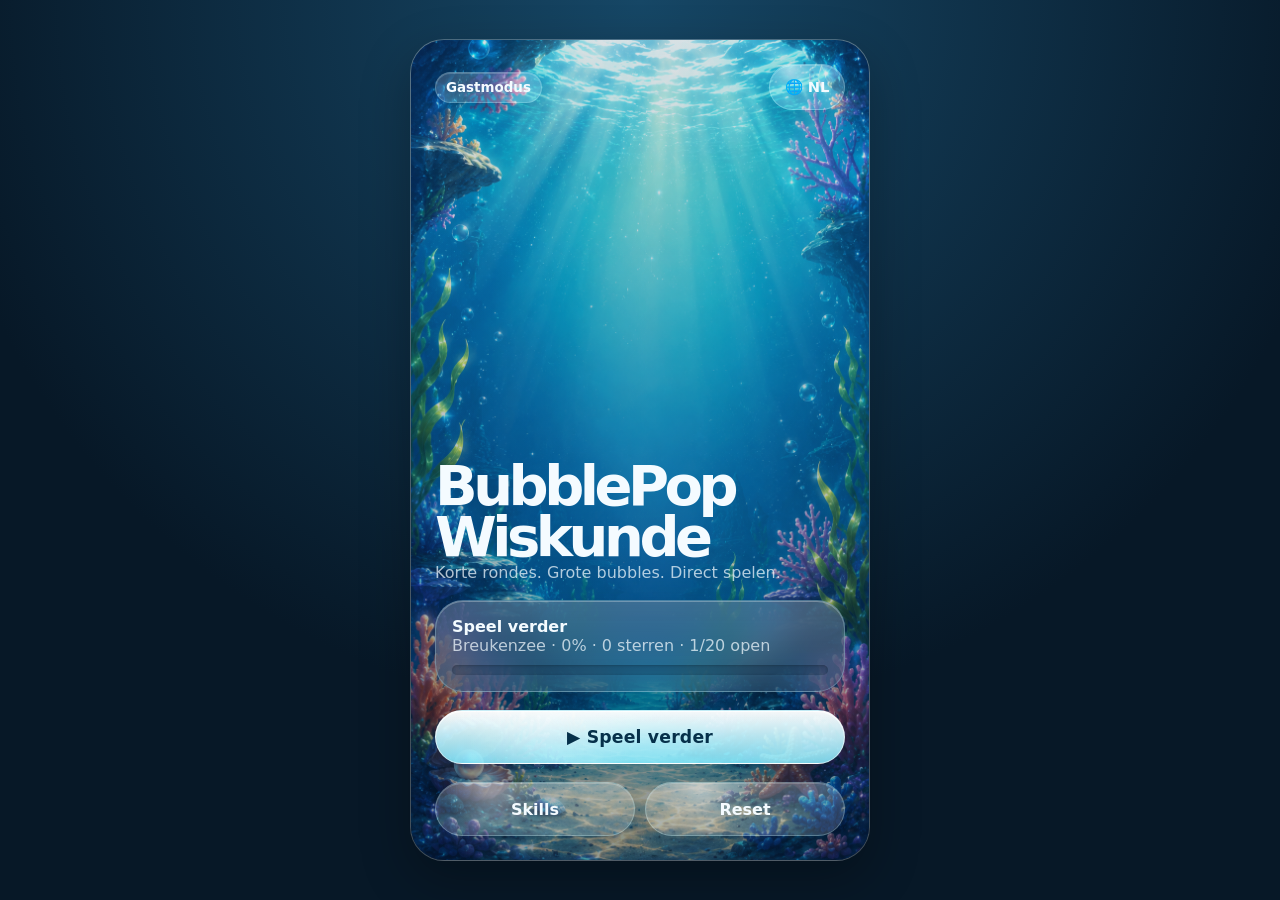
==== commit 2ea09409: "ddddd" ====
--- a/index.html
+++ b/index.html
@@ -18,6 +18,7 @@
   <script src="src/content/fractions.js"></script>
 
   <script src="src/core/store.js"></script>
+  <script src="src/core/i18n.js"></script>
   <script src="src/core/asset-manager.js"></script>
   <script src="src/core/theme.js"></script>
   <script src="src/core/progress.js"></script>
--- a/styles/layout.css
+++ b/styles/layout.css
@@ -29,14 +29,14 @@
   inset: 0;
   background-size: cover;
   background-position: center;
-  opacity: 0.72;
+  opacity: 0.9;
   transform: scale(1.01);
 }
 .screen-bg::after {
   content: "";
   position: absolute;
   inset: 0;
-  background: linear-gradient(180deg, rgba(4,20,35,0.12), rgba(4,20,35,0.58));
+  background: linear-gradient(180deg, rgba(4,20,35,0.06), rgba(4,20,35,0.34));
 }
 .top-row {
   display: flex;
--- a/styles/components.css
+++ b/styles/components.css
@@ -108,3 +108,229 @@
 .level-card.is-completed {
   border-color: rgba(143,255,216,0.38);
 }
+
+/* v39 — language switcher */
+.language-button {
+  min-width: 76px;
+  font-size: 0.92rem;
+}
+.language-panel {
+  position: absolute;
+  top: 78px;
+  left: 24px;
+  right: 24px;
+  z-index: 5;
+  padding: 14px;
+  box-shadow: 0 18px 46px rgba(0,0,0,0.26);
+}
+.language-panel[hidden] { display: none; }
+.language-panel-head {
+  display: flex;
+  align-items: center;
+  justify-content: space-between;
+  gap: 10px;
+  margin-bottom: 12px;
+}
+.mini-button {
+  border: 0;
+  border-radius: 999px;
+  width: 34px;
+  height: 34px;
+  background: rgba(255,255,255,0.16);
+  color: var(--text);
+  font-weight: 900;
+}
+.language-grid {
+  display: grid;
+  grid-template-columns: 1fr 1fr;
+  gap: 9px;
+}
+.language-option {
+  border: 1px solid rgba(255,255,255,0.16);
+  border-radius: 18px;
+  min-height: 56px;
+  padding: 8px 10px;
+  background: rgba(255,255,255,0.12);
+  color: var(--text);
+  display: grid;
+  grid-template-columns: 36px 1fr;
+  align-items: center;
+  text-align: left;
+  gap: 8px;
+}
+.language-option span {
+  width: 34px;
+  height: 34px;
+  border-radius: 50%;
+  display: grid;
+  place-items: center;
+  background: rgba(255,255,255,0.18);
+  font-weight: 950;
+  font-size: 0.78rem;
+}
+.language-option strong { font-size: 0.88rem; }
+.language-option.active {
+  background: rgba(139,242,255,0.24);
+  border-color: rgba(139,242,255,0.55);
+}
+@media (max-width: 390px) {
+  .language-panel { left: 14px; right: 14px; top: 70px; }
+  .language-grid { grid-template-columns: 1fr; }
+}
+
+
+/* v42 — menu/level UI polish: more one visual language, less HTML-card feeling */
+.card,
+.language-panel,
+.skill-card,
+.level-card {
+  backdrop-filter: blur(16px) saturate(1.08);
+  background:
+    linear-gradient(180deg, rgba(255,255,255,0.22), rgba(255,255,255,0.10)),
+    rgba(7, 38, 68, 0.34);
+  border: 1px solid rgba(185, 244, 255, 0.26);
+  box-shadow:
+    0 18px 42px rgba(3, 18, 35, 0.24),
+    inset 0 1px 0 rgba(255,255,255,0.28);
+}
+.primary-button,
+.ghost-button,
+.icon-button,
+.mini-button,
+.language-option {
+  position: relative;
+  overflow: hidden;
+  isolation: isolate;
+  transition: transform 120ms ease, filter 160ms ease, box-shadow 160ms ease;
+}
+.primary-button::before,
+.ghost-button::before,
+.icon-button::before,
+.mini-button::before,
+.language-option::before,
+.skill-card::before,
+.level-card::before {
+  content: "";
+  position: absolute;
+  inset: 0;
+  border-radius: inherit;
+  background: radial-gradient(circle at 28% 18%, rgba(255,255,255,.52), transparent 30%),
+              linear-gradient(180deg, rgba(255,255,255,.20), transparent 48%);
+  opacity: .72;
+  pointer-events: none;
+  z-index: -1;
+}
+.primary-button:active,
+.ghost-button:active,
+.icon-button:active,
+.language-option:active,
+.skill-card:active,
+.level-card:active {
+  transform: scale(.975);
+}
+.primary-button {
+  background: linear-gradient(180deg, rgba(255,255,255,.96), rgba(135,236,255,.86));
+  border: 1px solid rgba(255,255,255,.55);
+  box-shadow: 0 16px 32px rgba(2, 24, 47, .24), inset 0 1px 0 rgba(255,255,255,.8);
+  color: #06304a;
+  letter-spacing: .01em;
+}
+.ghost-button,
+.icon-button,
+.mini-button {
+  background: rgba(255,255,255,0.16);
+  border: 1px solid rgba(207, 250, 255, 0.28);
+  box-shadow: 0 10px 22px rgba(2, 24, 47, 0.16), inset 0 1px 0 rgba(255,255,255,.18);
+}
+.pill {
+  background: rgba(255,255,255,.17);
+  border: 1px solid rgba(207,250,255,.22);
+  box-shadow: inset 0 1px 0 rgba(255,255,255,.18), 0 8px 18px rgba(2,24,47,.14);
+}
+.skill-card,
+.level-card {
+  grid-template-columns: 64px 1fr auto;
+  min-height: 86px;
+  border-radius: 28px;
+  padding: 12px 14px 12px 12px;
+}
+.skill-card:hover,
+.level-card:not(.is-locked):hover,
+.language-option:hover,
+.primary-button:hover,
+.ghost-button:hover,
+.icon-button:hover {
+  filter: brightness(1.04) saturate(1.04);
+}
+.skill-icon {
+  width: 64px;
+  height: 64px;
+  border-radius: 50%;
+  position: relative;
+  background:
+    url("../assets/bubbles/bubble-blue-idle.png") center / contain no-repeat,
+    radial-gradient(circle at 32% 24%, rgba(255,255,255,.8), rgba(133,230,255,.32));
+  box-shadow: 0 10px 22px rgba(0,0,0,.22);
+  color: #062236;
+  text-shadow: 0 1px 0 rgba(255,255,255,.58);
+}
+.skill-icon img {
+  width: 56%;
+  height: 56%;
+  object-fit: contain;
+  filter: drop-shadow(0 3px 5px rgba(0,0,0,.18));
+}
+.level-card .skill-icon strong {
+  font-size: 1.18rem;
+  font-weight: 950;
+}
+.level-card.is-completed .skill-icon {
+  background:
+    url("../assets/bubbles/bubble-success-gold.png") center / contain no-repeat,
+    radial-gradient(circle at 32% 24%, rgba(255,255,255,.9), rgba(255,218,73,.35));
+}
+.level-card.is-locked .skill-icon {
+  background:
+    radial-gradient(circle at 32% 24%, rgba(255,255,255,.28), rgba(133,167,184,.20)),
+    rgba(255,255,255,.08);
+  box-shadow: none;
+}
+.level-card.is-locked {
+  opacity: .66;
+  filter: grayscale(.28) saturate(.8);
+}
+.skill-title,
+.level-title {
+  letter-spacing: -.01em;
+}
+.skill-meta,
+.level-meta {
+  line-height: 1.25;
+}
+.progress-track {
+  background: rgba(2, 24, 47, .22);
+  box-shadow: inset 0 1px 3px rgba(0,0,0,.22);
+}
+.progress-fill {
+  background: linear-gradient(90deg, #86f5ff, #6ee7b7, #ffe071);
+  box-shadow: 0 0 16px rgba(134,245,255,.35);
+}
+.language-option.active {
+  background: rgba(134,245,255,0.24);
+  border-color: rgba(134,245,255,0.68);
+  box-shadow: 0 0 0 2px rgba(134,245,255,.12), inset 0 1px 0 rgba(255,255,255,.24);
+}
+.language-option span {
+  background:
+    url("../assets/bubbles/bubble-blue-idle.png") center / contain no-repeat,
+    rgba(255,255,255,0.18);
+  color: #062236;
+  text-shadow: 0 1px 0 rgba(255,255,255,.5);
+}
+@media (max-width: 390px) {
+  .skill-card,
+  .level-card { grid-template-columns: 56px 1fr auto; min-height: 78px; gap: 10px; }
+  .skill-icon { width: 56px; height: 56px; }
+  .skill-title, .level-title { font-size: .96rem; }
+  .skill-meta, .level-meta { font-size: .78rem; }
+}
